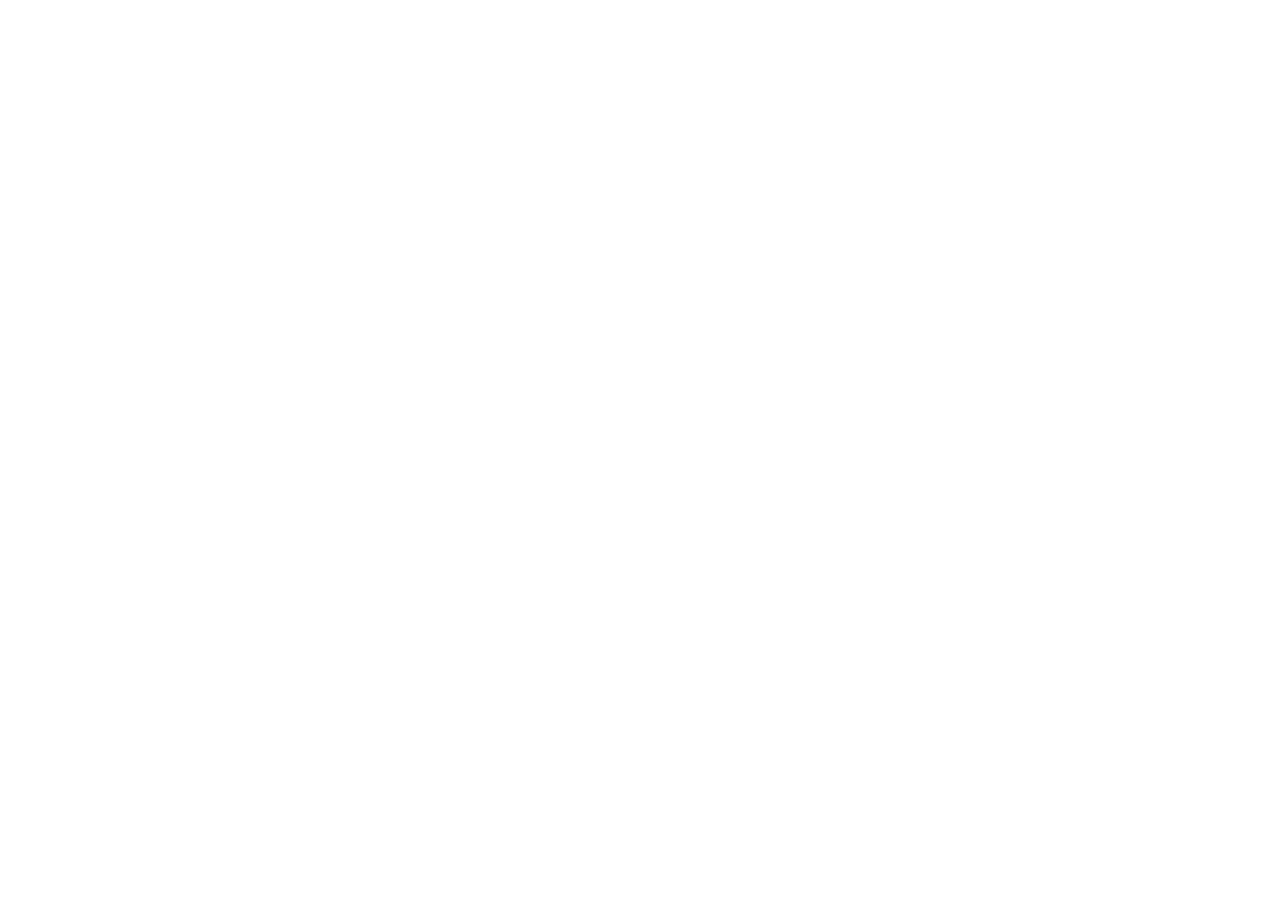
==== index.html @ 4bb763f2 "Create index.html" ====
<!doctype html>
<html lang="en">

<head>
    <title>Title</title>
    <!-- Required meta tags -->
    <meta charset="utf-8">
    <meta name="viewport" content="width=device-width, initial-scale=1, shrink-to-fit=no">

    <!-- Bootstrap CSS -->
    <link rel="stylesheet" href="https://stackpath.bootstrapcdn.com/bootstrap/4.3.1/css/bootstrap.min.css" integrity="sha384-ggOyR0iXCbMQv3Xipma34MD+dH/1fQ784/j6cY/iJTQUOhcWr7x9JvoRxT2MZw1T" crossorigin="anonymous">
</head>

<body>

    <!-- Optional JavaScript -->
    <!-- jQuery first, then Popper.js, then Bootstrap JS -->
    <script src="https://code.jquery.com/jquery-3.3.1.slim.min.js" integrity="sha384-q8i/X+965DzO0rT7abK41JStQIAqVgRVzpbzo5smXKp4YfRvH+8abtTE1Pi6jizo" crossorigin="anonymous"></script>
    <script src="https://cdnjs.cloudflare.com/ajax/libs/popper.js/1.14.7/umd/popper.min.js" integrity="sha384-UO2eT0CpHqdSJQ6hJty5KVphtPhzWj9WO1clHTMGa3JDZwrnQq4sF86dIHNDz0W1" crossorigin="anonymous"></script>
    <script src="https://stackpath.bootstrapcdn.com/bootstrap/4.3.1/js/bootstrap.min.js" integrity="sha384-JjSmVgyd0p3pXB1rRibZUAYoIIy6OrQ6VrjIEaFf/nJGzIxFDsf4x0xIM+B07jRM" crossorigin="anonymous"></script>
</body>

</html>
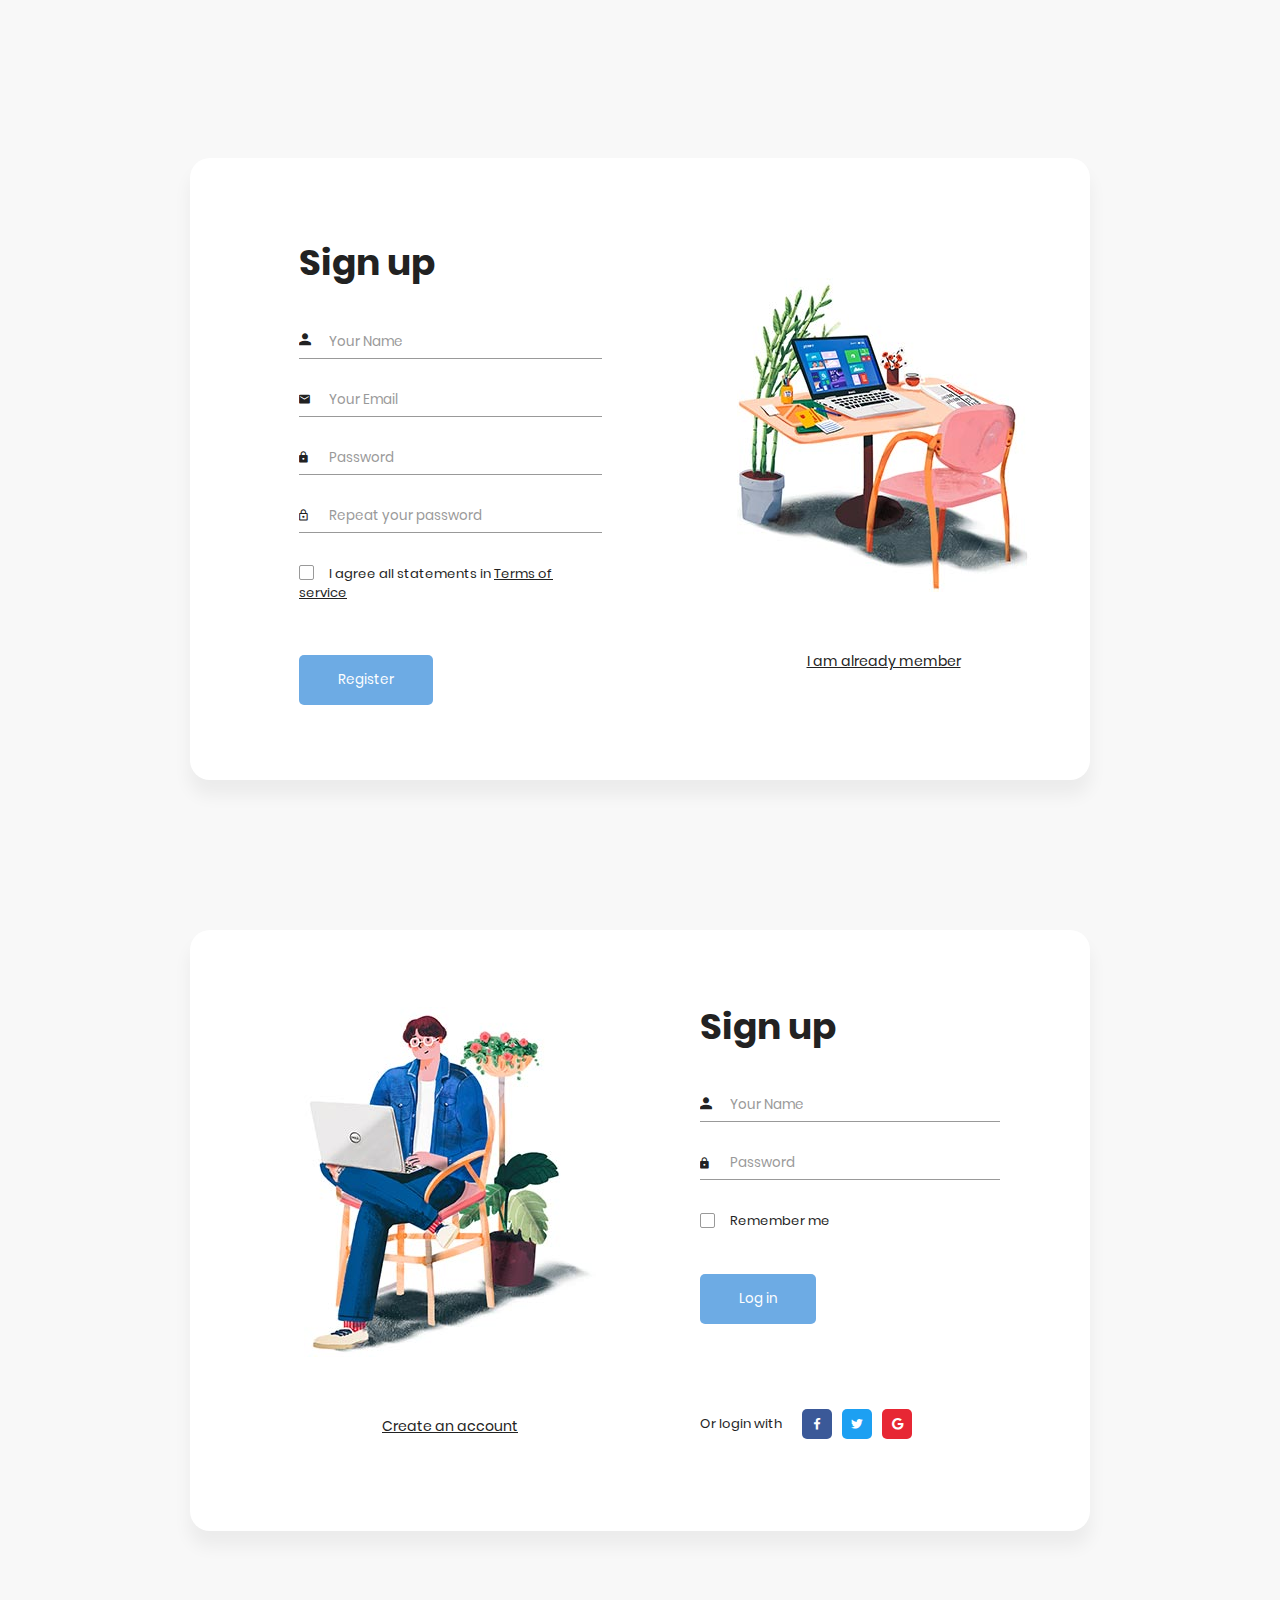
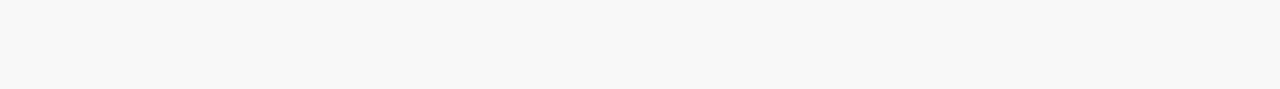
==== commit 3a910899: "template" ====
--- a/index.html
+++ b/index.html
@@ -1,23 +1,106 @@
-<!doctype html>
+<!DOCTYPE html>
 <html lang="en">
+<head>
+    <meta charset="UTF-8">
+    <meta name="viewport" content="width=device-width, initial-scale=1.0">
+    <meta http-equiv="X-UA-Compatible" content="ie=edge">
+    <title>Sign Up Form by Colorlib</title>
 
-<head>
-    <title>Title</title>
-    <!-- Required meta tags -->
-    <meta charset="utf-8">
-    <meta name="viewport" content="width=device-width, initial-scale=1, shrink-to-fit=no">
+    <!-- Font Icon -->
+    <link rel="stylesheet" href="fonts/material-icon/css/material-design-iconic-font.min.css">
 
-    <!-- Bootstrap CSS -->
-    <link rel="stylesheet" href="https://stackpath.bootstrapcdn.com/bootstrap/4.3.1/css/bootstrap.min.css" integrity="sha384-ggOyR0iXCbMQv3Xipma34MD+dH/1fQ784/j6cY/iJTQUOhcWr7x9JvoRxT2MZw1T" crossorigin="anonymous">
+    <!-- Main css -->
+    <link rel="stylesheet" href="css/style.css">
 </head>
-
 <body>
 
-    <!-- Optional JavaScript -->
-    <!-- jQuery first, then Popper.js, then Bootstrap JS -->
-    <script src="https://code.jquery.com/jquery-3.3.1.slim.min.js" integrity="sha384-q8i/X+965DzO0rT7abK41JStQIAqVgRVzpbzo5smXKp4YfRvH+8abtTE1Pi6jizo" crossorigin="anonymous"></script>
-    <script src="https://cdnjs.cloudflare.com/ajax/libs/popper.js/1.14.7/umd/popper.min.js" integrity="sha384-UO2eT0CpHqdSJQ6hJty5KVphtPhzWj9WO1clHTMGa3JDZwrnQq4sF86dIHNDz0W1" crossorigin="anonymous"></script>
-    <script src="https://stackpath.bootstrapcdn.com/bootstrap/4.3.1/js/bootstrap.min.js" integrity="sha384-JjSmVgyd0p3pXB1rRibZUAYoIIy6OrQ6VrjIEaFf/nJGzIxFDsf4x0xIM+B07jRM" crossorigin="anonymous"></script>
-</body>
+    <div class="main">
 
+        <!-- Sign up form -->
+        <section class="signup">
+            <div class="container">
+                <div class="signup-content">
+                    <div class="signup-form">
+                        <h2 class="form-title">Sign up</h2>
+                        <form method="POST" class="register-form" id="register-form">
+                            <div class="form-group">
+                                <label for="name"><i class="zmdi zmdi-account material-icons-name"></i></label>
+                                <input type="text" name="name" id="name" placeholder="Your Name"/>
+                            </div>
+                            <div class="form-group">
+                                <label for="email"><i class="zmdi zmdi-email"></i></label>
+                                <input type="email" name="email" id="email" placeholder="Your Email"/>
+                            </div>
+                            <div class="form-group">
+                                <label for="pass"><i class="zmdi zmdi-lock"></i></label>
+                                <input type="password" name="pass" id="pass" placeholder="Password"/>
+                            </div>
+                            <div class="form-group">
+                                <label for="re-pass"><i class="zmdi zmdi-lock-outline"></i></label>
+                                <input type="password" name="re_pass" id="re_pass" placeholder="Repeat your password"/>
+                            </div>
+                            <div class="form-group">
+                                <input type="checkbox" name="agree-term" id="agree-term" class="agree-term" />
+                                <label for="agree-term" class="label-agree-term"><span><span></span></span>I agree all statements in  <a href="#" class="term-service">Terms of service</a></label>
+                            </div>
+                            <div class="form-group form-button">
+                                <input type="submit" name="signup" id="signup" class="form-submit" value="Register"/>
+                            </div>
+                        </form>
+                    </div>
+                    <div class="signup-image">
+                        <figure><img src="images/signup-image.jpg" alt="sing up image"></figure>
+                        <a href="#" class="signup-image-link">I am already member</a>
+                    </div>
+                </div>
+            </div>
+        </section>
+
+        <!-- Sing in  Form -->
+        <section class="sign-in">
+            <div class="container">
+                <div class="signin-content">
+                    <div class="signin-image">
+                        <figure><img src="images/signin-image.jpg" alt="sing up image"></figure>
+                        <a href="#" class="signup-image-link">Create an account</a>
+                    </div>
+
+                    <div class="signin-form">
+                        <h2 class="form-title">Sign up</h2>
+                        <form method="POST" class="register-form" id="login-form">
+                            <div class="form-group">
+                                <label for="your_name"><i class="zmdi zmdi-account material-icons-name"></i></label>
+                                <input type="text" name="your_name" id="your_name" placeholder="Your Name"/>
+                            </div>
+                            <div class="form-group">
+                                <label for="your_pass"><i class="zmdi zmdi-lock"></i></label>
+                                <input type="password" name="your_pass" id="your_pass" placeholder="Password"/>
+                            </div>
+                            <div class="form-group">
+                                <input type="checkbox" name="remember-me" id="remember-me" class="agree-term" />
+                                <label for="remember-me" class="label-agree-term"><span><span></span></span>Remember me</label>
+                            </div>
+                            <div class="form-group form-button">
+                                <input type="submit" name="signin" id="signin" class="form-submit" value="Log in"/>
+                            </div>
+                        </form>
+                        <div class="social-login">
+                            <span class="social-label">Or login with</span>
+                            <ul class="socials">
+                                <li><a href="#"><i class="display-flex-center zmdi zmdi-facebook"></i></a></li>
+                                <li><a href="#"><i class="display-flex-center zmdi zmdi-twitter"></i></a></li>
+                                <li><a href="#"><i class="display-flex-center zmdi zmdi-google"></i></a></li>
+                            </ul>
+                        </div>
+                    </div>
+                </div>
+            </div>
+        </section>
+
+    </div>
+
+    <!-- JS -->
+    <script src="vendor/jquery/jquery.min.js"></script>
+    <script src="js/main.js"></script>
+</body><!-- This templates was made by Colorlib (https://colorlib.com) -->
 </html>--- a/fonts/material-icon/css/material-design-iconic-font.min.css
+++ b/fonts/material-icon/css/material-design-iconic-font.min.css
@@ -0,0 +1 @@
+@font-face{font-family:Material-Design-Iconic-Font;src:url(../fonts/Material-Design-Iconic-Font.woff2?v=2.2.0) format('woff2'),url(../fonts/Material-Design-Iconic-Font.woff?v=2.2.0) format('woff'),url(../fonts/Material-Design-Iconic-Font.ttf?v=2.2.0) format('truetype')}.zmdi{display:inline-block;font:normal normal normal 14px/1 'Material-Design-Iconic-Font';font-size:inherit;text-rendering:auto;-webkit-font-smoothing:antialiased;-moz-osx-font-smoothing:grayscale}.zmdi-hc-lg{font-size:1.33333333em;line-height:.75em;vertical-align:-15%}.zmdi-hc-2x{font-size:2em}.zmdi-hc-3x{font-size:3em}.zmdi-hc-4x{font-size:4em}.zmdi-hc-5x{font-size:5em}.zmdi-hc-fw{width:1.28571429em;text-align:center}.zmdi-hc-ul{padding-left:0;margin-left:2.14285714em;list-style-type:none}.zmdi-hc-ul>li{position:relative}.zmdi-hc-li{position:absolute;left:-2.14285714em;width:2.14285714em;top:.14285714em;text-align:center}.zmdi-hc-li.zmdi-hc-lg{left:-1.85714286em}.zmdi-hc-border{padding:.1em .25em;border:solid .1em #9e9e9e;border-radius:2px}.zmdi-hc-border-circle{padding:.1em .25em;border:solid .1em #9e9e9e;border-radius:50%}.zmdi.pull-left{float:left;margin-right:.15em}.zmdi.pull-right{float:right;margin-left:.15em}.zmdi-hc-spin{-webkit-animation:zmdi-spin 1.5s infinite linear;animation:zmdi-spin 1.5s infinite linear}.zmdi-hc-spin-reverse{-webkit-animation:zmdi-spin-reverse 1.5s infinite linear;animation:zmdi-spin-reverse 1.5s infinite linear}@-webkit-keyframes zmdi-spin{0%{-webkit-transform:rotate(0deg);transform:rotate(0deg)}100%{-webkit-transform:rotate(359deg);transform:rotate(359deg)}}@keyframes zmdi-spin{0%{-webkit-transform:rotate(0deg);transform:rotate(0deg)}100%{-webkit-transform:rotate(359deg);transform:rotate(359deg)}}@-webkit-keyframes zmdi-spin-reverse{0%{-webkit-transform:rotate(0deg);transform:rotate(0deg)}100%{-webkit-transform:rotate(-359deg);transform:rotate(-359deg)}}@keyframes zmdi-spin-reverse{0%{-webkit-transform:rotate(0deg);transform:rotate(0deg)}100%{-webkit-transform:rotate(-359deg);transform:rotate(-359deg)}}.zmdi-hc-rotate-90{-webkit-transform:rotate(90deg);-ms-transform:rotate(90deg);transform:rotate(90deg)}.zmdi-hc-rotate-180{-webkit-transform:rotate(180deg);-ms-transform:rotate(180deg);transform:rotate(180deg)}.zmdi-hc-rotate-270{-webkit-transform:rotate(270deg);-ms-transform:rotate(270deg);transform:rotate(270deg)}.zmdi-hc-flip-horizontal{-webkit-transform:scale(-1,1);-ms-transform:scale(-1,1);transform:scale(-1,1)}.zmdi-hc-flip-vertical{-webkit-transform:scale(1,-1);-ms-transform:scale(1,-1);transform:scale(1,-1)}.zmdi-hc-stack{position:relative;display:inline-block;width:2em;height:2em;line-height:2em;vertical-align:middle}.zmdi-hc-stack-1x,.zmdi-hc-stack-2x{position:absolute;left:0;width:100%;text-align:center}.zmdi-hc-stack-1x{line-height:inherit}.zmdi-hc-stack-2x{font-size:2em}.zmdi-hc-inverse{color:#fff}.zmdi-3d-rotation:before{content:'\f101'}.zmdi-airplane-off:before{content:'\f102'}.zmdi-airplane:before{content:'\f103'}.zmdi-album:before{content:'\f104'}.zmdi-archive:before{content:'\f105'}.zmdi-assignment-account:before{content:'\f106'}.zmdi-assignment-alert:before{content:'\f107'}.zmdi-assignment-check:before{content:'\f108'}.zmdi-assignment-o:before{content:'\f109'}.zmdi-assignment-return:before{content:'\f10a'}.zmdi-assignment-returned:before{content:'\f10b'}.zmdi-assignment:before{content:'\f10c'}.zmdi-attachment-alt:before{content:'\f10d'}.zmdi-attachment:before{content:'\f10e'}.zmdi-audio:before{content:'\f10f'}.zmdi-badge-check:before{content:'\f110'}.zmdi-balance-wallet:before{content:'\f111'}.zmdi-balance:before{content:'\f112'}.zmdi-battery-alert:before{content:'\f113'}.zmdi-battery-flash:before{content:'\f114'}.zmdi-battery-unknown:before{content:'\f115'}.zmdi-battery:before{content:'\f116'}.zmdi-bike:before{content:'\f117'}.zmdi-block-alt:before{content:'\f118'}.zmdi-block:before{content:'\f119'}.zmdi-boat:before{content:'\f11a'}.zmdi-book-image:before{content:'\f11b'}.zmdi-book:before{content:'\f11c'}.zmdi-bookmark-outline:before{content:'\f11d'}.zmdi-bookmark:before{content:'\f11e'}.zmdi-brush:before{content:'\f11f'}.zmdi-bug:before{content:'\f120'}.zmdi-bus:before{content:'\f121'}.zmdi-cake:before{content:'\f122'}.zmdi-car-taxi:before{content:'\f123'}.zmdi-car-wash:before{content:'\f124'}.zmdi-car:before{content:'\f125'}.zmdi-card-giftcard:before{content:'\f126'}.zmdi-card-membership:before{content:'\f127'}.zmdi-card-travel:before{content:'\f128'}.zmdi-card:before{content:'\f129'}.zmdi-case-check:before{content:'\f12a'}.zmdi-case-download:before{content:'\f12b'}.zmdi-case-play:before{content:'\f12c'}.zmdi-case:before{content:'\f12d'}.zmdi-cast-connected:before{content:'\f12e'}.zmdi-cast:before{content:'\f12f'}.zmdi-chart-donut:before{content:'\f130'}.zmdi-chart:before{content:'\f131'}.zmdi-city-alt:before{content:'\f132'}.zmdi-city:before{content:'\f133'}.zmdi-close-circle-o:before{content:'\f134'}.zmdi-close-circle:before{content:'\f135'}.zmdi-close:before{content:'\f136'}.zmdi-cocktail:before{content:'\f137'}.zmdi-code-setting:before{content:'\f138'}.zmdi-code-smartphone:before{content:'\f139'}.zmdi-code:before{content:'\f13a'}.zmdi-coffee:before{content:'\f13b'}.zmdi-collection-bookmark:before{content:'\f13c'}.zmdi-collection-case-play:before{content:'\f13d'}.zmdi-collection-folder-image:before{content:'\f13e'}.zmdi-collection-image-o:before{content:'\f13f'}.zmdi-collection-image:before{content:'\f140'}.zmdi-collection-item-1:before{content:'\f141'}.zmdi-collection-item-2:before{content:'\f142'}.zmdi-collection-item-3:before{content:'\f143'}.zmdi-collection-item-4:before{content:'\f144'}.zmdi-collection-item-5:before{content:'\f145'}.zmdi-collection-item-6:before{content:'\f146'}.zmdi-collection-item-7:before{content:'\f147'}.zmdi-collection-item-8:before{content:'\f148'}.zmdi-collection-item-9-plus:before{content:'\f149'}.zmdi-collection-item-9:before{content:'\f14a'}.zmdi-collection-item:before{content:'\f14b'}.zmdi-collection-music:before{content:'\f14c'}.zmdi-collection-pdf:before{content:'\f14d'}.zmdi-collection-plus:before{content:'\f14e'}.zmdi-collection-speaker:before{content:'\f14f'}.zmdi-collection-text:before{content:'\f150'}.zmdi-collection-video:before{content:'\f151'}.zmdi-compass:before{content:'\f152'}.zmdi-cutlery:before{content:'\f153'}.zmdi-delete:before{content:'\f154'}.zmdi-dialpad:before{content:'\f155'}.zmdi-dns:before{content:'\f156'}.zmdi-drink:before{content:'\f157'}.zmdi-edit:before{content:'\f158'}.zmdi-email-open:before{content:'\f159'}.zmdi-email:before{content:'\f15a'}.zmdi-eye-off:before{content:'\f15b'}.zmdi-eye:before{content:'\f15c'}.zmdi-eyedropper:before{content:'\f15d'}.zmdi-favorite-outline:before{content:'\f15e'}.zmdi-favorite:before{content:'\f15f'}.zmdi-filter-list:before{content:'\f160'}.zmdi-fire:before{content:'\f161'}.zmdi-flag:before{content:'\f162'}.zmdi-flare:before{content:'\f163'}.zmdi-flash-auto:before{content:'\f164'}.zmdi-flash-off:before{content:'\f165'}.zmdi-flash:before{content:'\f166'}.zmdi-flip:before{content:'\f167'}.zmdi-flower-alt:before{content:'\f168'}.zmdi-flower:before{content:'\f169'}.zmdi-font:before{content:'\f16a'}.zmdi-fullscreen-alt:before{content:'\f16b'}.zmdi-fullscreen-exit:before{content:'\f16c'}.zmdi-fullscreen:before{content:'\f16d'}.zmdi-functions:before{content:'\f16e'}.zmdi-gas-station:before{content:'\f16f'}.zmdi-gesture:before{content:'\f170'}.zmdi-globe-alt:before{content:'\f171'}.zmdi-globe-lock:before{content:'\f172'}.zmdi-globe:before{content:'\f173'}.zmdi-graduation-cap:before{content:'\f174'}.zmdi-home:before{content:'\f175'}.zmdi-hospital-alt:before{content:'\f176'}.zmdi-hospital:before{content:'\f177'}.zmdi-hotel:before{content:'\f178'}.zmdi-hourglass-alt:before{content:'\f179'}.zmdi-hourglass-outline:before{content:'\f17a'}.zmdi-hourglass:before{content:'\f17b'}.zmdi-http:before{content:'\f17c'}.zmdi-image-alt:before{content:'\f17d'}.zmdi-image-o:before{content:'\f17e'}.zmdi-image:before{content:'\f17f'}.zmdi-inbox:before{content:'\f180'}.zmdi-invert-colors-off:before{content:'\f181'}.zmdi-invert-colors:before{content:'\f182'}.zmdi-key:before{content:'\f183'}.zmdi-label-alt-outline:before{content:'\f184'}.zmdi-label-alt:before{content:'\f185'}.zmdi-label-heart:before{content:'\f186'}.zmdi-label:before{content:'\f187'}.zmdi-labels:before{content:'\f188'}.zmdi-lamp:before{content:'\f189'}.zmdi-landscape:before{content:'\f18a'}.zmdi-layers-off:before{content:'\f18b'}.zmdi-layers:before{content:'\f18c'}.zmdi-library:before{content:'\f18d'}.zmdi-link:before{content:'\f18e'}.zmdi-lock-open:before{content:'\f18f'}.zmdi-lock-outline:before{content:'\f190'}.zmdi-lock:before{content:'\f191'}.zmdi-mail-reply-all:before{content:'\f192'}.zmdi-mail-reply:before{content:'\f193'}.zmdi-mail-send:before{content:'\f194'}.zmdi-mall:before{content:'\f195'}.zmdi-map:before{content:'\f196'}.zmdi-menu:before{content:'\f197'}.zmdi-money-box:before{content:'\f198'}.zmdi-money-off:before{content:'\f199'}.zmdi-money:before{content:'\f19a'}.zmdi-more-vert:before{content:'\f19b'}.zmdi-more:before{content:'\f19c'}.zmdi-movie-alt:before{content:'\f19d'}.zmdi-movie:before{content:'\f19e'}.zmdi-nature-people:before{content:'\f19f'}.zmdi-nature:before{content:'\f1a0'}.zmdi-navigation:before{content:'\f1a1'}.zmdi-open-in-browser:before{content:'\f1a2'}.zmdi-open-in-new:before{content:'\f1a3'}.zmdi-palette:before{content:'\f1a4'}.zmdi-parking:before{content:'\f1a5'}.zmdi-pin-account:before{content:'\f1a6'}.zmdi-pin-assistant:before{content:'\f1a7'}.zmdi-pin-drop:before{content:'\f1a8'}.zmdi-pin-help:before{content:'\f1a9'}.zmdi-pin-off:before{content:'\f1aa'}.zmdi-pin:before{content:'\f1ab'}.zmdi-pizza:before{content:'\f1ac'}.zmdi-plaster:before{content:'\f1ad'}.zmdi-power-setting:before{content:'\f1ae'}.zmdi-power:before{content:'\f1af'}.zmdi-print:before{content:'\f1b0'}.zmdi-puzzle-piece:before{content:'\f1b1'}.zmdi-quote:before{content:'\f1b2'}.zmdi-railway:before{content:'\f1b3'}.zmdi-receipt:before{content:'\f1b4'}.zmdi-refresh-alt:before{content:'\f1b5'}.zmdi-refresh-sync-alert:before{content:'\f1b6'}.zmdi-refresh-sync-off:before{content:'\f1b7'}.zmdi-refresh-sync:before{content:'\f1b8'}.zmdi-refresh:before{content:'\f1b9'}.zmdi-roller:before{content:'\f1ba'}.zmdi-ruler:before{content:'\f1bb'}.zmdi-scissors:before{content:'\f1bc'}.zmdi-screen-rotation-lock:before{content:'\f1bd'}.zmdi-screen-rotation:before{content:'\f1be'}.zmdi-search-for:before{content:'\f1bf'}.zmdi-search-in-file:before{content:'\f1c0'}.zmdi-search-in-page:before{content:'\f1c1'}.zmdi-search-replace:before{content:'\f1c2'}.zmdi-search:before{content:'\f1c3'}.zmdi-seat:before{content:'\f1c4'}.zmdi-settings-square:before{content:'\f1c5'}.zmdi-settings:before{content:'\f1c6'}.zmdi-shield-check:before{content:'\f1c7'}.zmdi-shield-security:before{content:'\f1c8'}.zmdi-shopping-basket:before{content:'\f1c9'}.zmdi-shopping-cart-plus:before{content:'\f1ca'}.zmdi-shopping-cart:before{content:'\f1cb'}.zmdi-sign-in:before{content:'\f1cc'}.zmdi-sort-amount-asc:before{content:'\f1cd'}.zmdi-sort-amount-desc:before{content:'\f1ce'}.zmdi-sort-asc:before{content:'\f1cf'}.zmdi-sort-desc:before{content:'\f1d0'}.zmdi-spellcheck:before{content:'\f1d1'}.zmdi-storage:before{content:'\f1d2'}.zmdi-store-24:before{content:'\f1d3'}.zmdi-store:before{content:'\f1d4'}.zmdi-subway:before{content:'\f1d5'}.zmdi-sun:before{content:'\f1d6'}.zmdi-tab-unselected:before{content:'\f1d7'}.zmdi-tab:before{content:'\f1d8'}.zmdi-tag-close:before{content:'\f1d9'}.zmdi-tag-more:before{content:'\f1da'}.zmdi-tag:before{content:'\f1db'}.zmdi-thumb-down:before{content:'\f1dc'}.zmdi-thumb-up-down:before{content:'\f1dd'}.zmdi-thumb-up:before{content:'\f1de'}.zmdi-ticket-star:before{content:'\f1df'}.zmdi-toll:before{content:'\f1e0'}.zmdi-toys:before{content:'\f1e1'}.zmdi-traffic:before{content:'\f1e2'}.zmdi-translate:before{content:'\f1e3'}.zmdi-triangle-down:before{content:'\f1e4'}.zmdi-triangle-up:before{content:'\f1e5'}.zmdi-truck:before{content:'\f1e6'}.zmdi-turning-sign:before{content:'\f1e7'}.zmdi-wallpaper:before{content:'\f1e8'}.zmdi-washing-machine:before{content:'\f1e9'}.zmdi-window-maximize:before{content:'\f1ea'}.zmdi-window-minimize:before{content:'\f1eb'}.zmdi-window-restore:before{content:'\f1ec'}.zmdi-wrench:before{content:'\f1ed'}.zmdi-zoom-in:before{content:'\f1ee'}.zmdi-zoom-out:before{content:'\f1ef'}.zmdi-alert-circle-o:before{content:'\f1f0'}.zmdi-alert-circle:before{content:'\f1f1'}.zmdi-alert-octagon:before{content:'\f1f2'}.zmdi-alert-polygon:before{content:'\f1f3'}.zmdi-alert-triangle:before{content:'\f1f4'}.zmdi-help-outline:before{content:'\f1f5'}.zmdi-help:before{content:'\f1f6'}.zmdi-info-outline:before{content:'\f1f7'}.zmdi-info:before{content:'\f1f8'}.zmdi-notifications-active:before{content:'\f1f9'}.zmdi-notifications-add:before{content:'\f1fa'}.zmdi-notifications-none:before{content:'\f1fb'}.zmdi-notifications-off:before{content:'\f1fc'}.zmdi-notifications-paused:before{content:'\f1fd'}.zmdi-notifications:before{content:'\f1fe'}.zmdi-account-add:before{content:'\f1ff'}.zmdi-account-box-mail:before{content:'\f200'}.zmdi-account-box-o:before{content:'\f201'}.zmdi-account-box-phone:before{content:'\f202'}.zmdi-account-box:before{content:'\f203'}.zmdi-account-calendar:before{content:'\f204'}.zmdi-account-circle:before{content:'\f205'}.zmdi-account-o:before{content:'\f206'}.zmdi-account:before{content:'\f207'}.zmdi-accounts-add:before{content:'\f208'}.zmdi-accounts-alt:before{content:'\f209'}.zmdi-accounts-list-alt:before{content:'\f20a'}.zmdi-accounts-list:before{content:'\f20b'}.zmdi-accounts-outline:before{content:'\f20c'}.zmdi-accounts:before{content:'\f20d'}.zmdi-face:before{content:'\f20e'}.zmdi-female:before{content:'\f20f'}.zmdi-male-alt:before{content:'\f210'}.zmdi-male-female:before{content:'\f211'}.zmdi-male:before{content:'\f212'}.zmdi-mood-bad:before{content:'\f213'}.zmdi-mood:before{content:'\f214'}.zmdi-run:before{content:'\f215'}.zmdi-walk:before{content:'\f216'}.zmdi-cloud-box:before{content:'\f217'}.zmdi-cloud-circle:before{content:'\f218'}.zmdi-cloud-done:before{content:'\f219'}.zmdi-cloud-download:before{content:'\f21a'}.zmdi-cloud-off:before{content:'\f21b'}.zmdi-cloud-outline-alt:before{content:'\f21c'}.zmdi-cloud-outline:before{content:'\f21d'}.zmdi-cloud-upload:before{content:'\f21e'}.zmdi-cloud:before{content:'\f21f'}.zmdi-download:before{content:'\f220'}.zmdi-file-plus:before{content:'\f221'}.zmdi-file-text:before{content:'\f222'}.zmdi-file:before{content:'\f223'}.zmdi-folder-outline:before{content:'\f224'}.zmdi-folder-person:before{content:'\f225'}.zmdi-folder-star-alt:before{content:'\f226'}.zmdi-folder-star:before{content:'\f227'}.zmdi-folder:before{content:'\f228'}.zmdi-gif:before{content:'\f229'}.zmdi-upload:before{content:'\f22a'}.zmdi-border-all:before{content:'\f22b'}.zmdi-border-bottom:before{content:'\f22c'}.zmdi-border-clear:before{content:'\f22d'}.zmdi-border-color:before{content:'\f22e'}.zmdi-border-horizontal:before{content:'\f22f'}.zmdi-border-inner:before{content:'\f230'}.zmdi-border-left:before{content:'\f231'}.zmdi-border-outer:before{content:'\f232'}.zmdi-border-right:before{content:'\f233'}.zmdi-border-style:before{content:'\f234'}.zmdi-border-top:before{content:'\f235'}.zmdi-border-vertical:before{content:'\f236'}.zmdi-copy:before{content:'\f237'}.zmdi-crop:before{content:'\f238'}.zmdi-format-align-center:before{content:'\f239'}.zmdi-format-align-justify:before{content:'\f23a'}.zmdi-format-align-left:before{content:'\f23b'}.zmdi-format-align-right:before{content:'\f23c'}.zmdi-format-bold:before{content:'\f23d'}.zmdi-format-clear-all:before{content:'\f23e'}.zmdi-format-clear:before{content:'\f23f'}.zmdi-format-color-fill:before{content:'\f240'}.zmdi-format-color-reset:before{content:'\f241'}.zmdi-format-color-text:before{content:'\f242'}.zmdi-format-indent-decrease:before{content:'\f243'}.zmdi-format-indent-increase:before{content:'\f244'}.zmdi-format-italic:before{content:'\f245'}.zmdi-format-line-spacing:before{content:'\f246'}.zmdi-format-list-bulleted:before{content:'\f247'}.zmdi-format-list-numbered:before{content:'\f248'}.zmdi-format-ltr:before{content:'\f249'}.zmdi-format-rtl:before{content:'\f24a'}.zmdi-format-size:before{content:'\f24b'}.zmdi-format-strikethrough-s:before{content:'\f24c'}.zmdi-format-strikethrough:before{content:'\f24d'}.zmdi-format-subject:before{content:'\f24e'}.zmdi-format-underlined:before{content:'\f24f'}.zmdi-format-valign-bottom:before{content:'\f250'}.zmdi-format-valign-center:before{content:'\f251'}.zmdi-format-valign-top:before{content:'\f252'}.zmdi-redo:before{content:'\f253'}.zmdi-select-all:before{content:'\f254'}.zmdi-space-bar:before{content:'\f255'}.zmdi-text-format:before{content:'\f256'}.zmdi-transform:before{content:'\f257'}.zmdi-undo:before{content:'\f258'}.zmdi-wrap-text:before{content:'\f259'}.zmdi-comment-alert:before{content:'\f25a'}.zmdi-comment-alt-text:before{content:'\f25b'}.zmdi-comment-alt:before{content:'\f25c'}.zmdi-comment-edit:before{content:'\f25d'}.zmdi-comment-image:before{content:'\f25e'}.zmdi-comment-list:before{content:'\f25f'}.zmdi-comment-more:before{content:'\f260'}.zmdi-comment-outline:before{content:'\f261'}.zmdi-comment-text-alt:before{content:'\f262'}.zmdi-comment-text:before{content:'\f263'}.zmdi-comment-video:before{content:'\f264'}.zmdi-comment:before{content:'\f265'}.zmdi-comments:before{content:'\f266'}.zmdi-check-all:before{content:'\f267'}.zmdi-check-circle-u:before{content:'\f268'}.zmdi-check-circle:before{content:'\f269'}.zmdi-check-square:before{content:'\f26a'}.zmdi-check:before{content:'\f26b'}.zmdi-circle-o:before{content:'\f26c'}.zmdi-circle:before{content:'\f26d'}.zmdi-dot-circle-alt:before{content:'\f26e'}.zmdi-dot-circle:before{content:'\f26f'}.zmdi-minus-circle-outline:before{content:'\f270'}.zmdi-minus-circle:before{content:'\f271'}.zmdi-minus-square:before{content:'\f272'}.zmdi-minus:before{content:'\f273'}.zmdi-plus-circle-o-duplicate:before{content:'\f274'}.zmdi-plus-circle-o:before{content:'\f275'}.zmdi-plus-circle:before{content:'\f276'}.zmdi-plus-square:before{content:'\f277'}.zmdi-plus:before{content:'\f278'}.zmdi-square-o:before{content:'\f279'}.zmdi-star-circle:before{content:'\f27a'}.zmdi-star-half:before{content:'\f27b'}.zmdi-star-outline:before{content:'\f27c'}.zmdi-star:before{content:'\f27d'}.zmdi-bluetooth-connected:before{content:'\f27e'}.zmdi-bluetooth-off:before{content:'\f27f'}.zmdi-bluetooth-search:before{content:'\f280'}.zmdi-bluetooth-setting:before{content:'\f281'}.zmdi-bluetooth:before{content:'\f282'}.zmdi-camera-add:before{content:'\f283'}.zmdi-camera-alt:before{content:'\f284'}.zmdi-camera-bw:before{content:'\f285'}.zmdi-camera-front:before{content:'\f286'}.zmdi-camera-mic:before{content:'\f287'}.zmdi-camera-party-mode:before{content:'\f288'}.zmdi-camera-rear:before{content:'\f289'}.zmdi-camera-roll:before{content:'\f28a'}.zmdi-camera-switch:before{content:'\f28b'}.zmdi-camera:before{content:'\f28c'}.zmdi-card-alert:before{content:'\f28d'}.zmdi-card-off:before{content:'\f28e'}.zmdi-card-sd:before{content:'\f28f'}.zmdi-card-sim:before{content:'\f290'}.zmdi-desktop-mac:before{content:'\f291'}.zmdi-desktop-windows:before{content:'\f292'}.zmdi-device-hub:before{content:'\f293'}.zmdi-devices-off:before{content:'\f294'}.zmdi-devices:before{content:'\f295'}.zmdi-dock:before{content:'\f296'}.zmdi-floppy:before{content:'\f297'}.zmdi-gamepad:before{content:'\f298'}.zmdi-gps-dot:before{content:'\f299'}.zmdi-gps-off:before{content:'\f29a'}.zmdi-gps:before{content:'\f29b'}.zmdi-headset-mic:before{content:'\f29c'}.zmdi-headset:before{content:'\f29d'}.zmdi-input-antenna:before{content:'\f29e'}.zmdi-input-composite:before{content:'\f29f'}.zmdi-input-hdmi:before{content:'\f2a0'}.zmdi-input-power:before{content:'\f2a1'}.zmdi-input-svideo:before{content:'\f2a2'}.zmdi-keyboard-hide:before{content:'\f2a3'}.zmdi-keyboard:before{content:'\f2a4'}.zmdi-laptop-chromebook:before{content:'\f2a5'}.zmdi-laptop-mac:before{content:'\f2a6'}.zmdi-laptop:before{content:'\f2a7'}.zmdi-mic-off:before{content:'\f2a8'}.zmdi-mic-outline:before{content:'\f2a9'}.zmdi-mic-setting:before{content:'\f2aa'}.zmdi-mic:before{content:'\f2ab'}.zmdi-mouse:before{content:'\f2ac'}.zmdi-network-alert:before{content:'\f2ad'}.zmdi-network-locked:before{content:'\f2ae'}.zmdi-network-off:before{content:'\f2af'}.zmdi-network-outline:before{content:'\f2b0'}.zmdi-network-setting:before{content:'\f2b1'}.zmdi-network:before{content:'\f2b2'}.zmdi-phone-bluetooth:before{content:'\f2b3'}.zmdi-phone-end:before{content:'\f2b4'}.zmdi-phone-forwarded:before{content:'\f2b5'}.zmdi-phone-in-talk:before{content:'\f2b6'}.zmdi-phone-locked:before{content:'\f2b7'}.zmdi-phone-missed:before{content:'\f2b8'}.zmdi-phone-msg:before{content:'\f2b9'}.zmdi-phone-paused:before{content:'\f2ba'}.zmdi-phone-ring:before{content:'\f2bb'}.zmdi-phone-setting:before{content:'\f2bc'}.zmdi-phone-sip:before{content:'\f2bd'}.zmdi-phone:before{content:'\f2be'}.zmdi-portable-wifi-changes:before{content:'\f2bf'}.zmdi-portable-wifi-off:before{content:'\f2c0'}.zmdi-portable-wifi:before{content:'\f2c1'}.zmdi-radio:before{content:'\f2c2'}.zmdi-reader:before{content:'\f2c3'}.zmdi-remote-control-alt:before{content:'\f2c4'}.zmdi-remote-control:before{content:'\f2c5'}.zmdi-router:before{content:'\f2c6'}.zmdi-scanner:before{content:'\f2c7'}.zmdi-smartphone-android:before{content:'\f2c8'}.zmdi-smartphone-download:before{content:'\f2c9'}.zmdi-smartphone-erase:before{content:'\f2ca'}.zmdi-smartphone-info:before{content:'\f2cb'}.zmdi-smartphone-iphone:before{content:'\f2cc'}.zmdi-smartphone-landscape-lock:before{content:'\f2cd'}.zmdi-smartphone-landscape:before{content:'\f2ce'}.zmdi-smartphone-lock:before{content:'\f2cf'}.zmdi-smartphone-portrait-lock:before{content:'\f2d0'}.zmdi-smartphone-ring:before{content:'\f2d1'}.zmdi-smartphone-setting:before{content:'\f2d2'}.zmdi-smartphone-setup:before{content:'\f2d3'}.zmdi-smartphone:before{content:'\f2d4'}.zmdi-speaker:before{content:'\f2d5'}.zmdi-tablet-android:before{content:'\f2d6'}.zmdi-tablet-mac:before{content:'\f2d7'}.zmdi-tablet:before{content:'\f2d8'}.zmdi-tv-alt-play:before{content:'\f2d9'}.zmdi-tv-list:before{content:'\f2da'}.zmdi-tv-play:before{content:'\f2db'}.zmdi-tv:before{content:'\f2dc'}.zmdi-usb:before{content:'\f2dd'}.zmdi-videocam-off:before{content:'\f2de'}.zmdi-videocam-switch:before{content:'\f2df'}.zmdi-videocam:before{content:'\f2e0'}.zmdi-watch:before{content:'\f2e1'}.zmdi-wifi-alt-2:before{content:'\f2e2'}.zmdi-wifi-alt:before{content:'\f2e3'}.zmdi-wifi-info:before{content:'\f2e4'}.zmdi-wifi-lock:before{content:'\f2e5'}.zmdi-wifi-off:before{content:'\f2e6'}.zmdi-wifi-outline:before{content:'\f2e7'}.zmdi-wifi:before{content:'\f2e8'}.zmdi-arrow-left-bottom:before{content:'\f2e9'}.zmdi-arrow-left:before{content:'\f2ea'}.zmdi-arrow-merge:before{content:'\f2eb'}.zmdi-arrow-missed:before{content:'\f2ec'}.zmdi-arrow-right-top:before{content:'\f2ed'}.zmdi-arrow-right:before{content:'\f2ee'}.zmdi-arrow-split:before{content:'\f2ef'}.zmdi-arrows:before{content:'\f2f0'}.zmdi-caret-down-circle:before{content:'\f2f1'}.zmdi-caret-down:before{content:'\f2f2'}.zmdi-caret-left-circle:before{content:'\f2f3'}.zmdi-caret-left:before{content:'\f2f4'}.zmdi-caret-right-circle:before{content:'\f2f5'}.zmdi-caret-right:before{content:'\f2f6'}.zmdi-caret-up-circle:before{content:'\f2f7'}.zmdi-caret-up:before{content:'\f2f8'}.zmdi-chevron-down:before{content:'\f2f9'}.zmdi-chevron-left:before{content:'\f2fa'}.zmdi-chevron-right:before{content:'\f2fb'}.zmdi-chevron-up:before{content:'\f2fc'}.zmdi-forward:before{content:'\f2fd'}.zmdi-long-arrow-down:before{content:'\f2fe'}.zmdi-long-arrow-left:before{content:'\f2ff'}.zmdi-long-arrow-return:before{content:'\f300'}.zmdi-long-arrow-right:before{content:'\f301'}.zmdi-long-arrow-tab:before{content:'\f302'}.zmdi-long-arrow-up:before{content:'\f303'}.zmdi-rotate-ccw:before{content:'\f304'}.zmdi-rotate-cw:before{content:'\f305'}.zmdi-rotate-left:before{content:'\f306'}.zmdi-rotate-right:before{content:'\f307'}.zmdi-square-down:before{content:'\f308'}.zmdi-square-right:before{content:'\f309'}.zmdi-swap-alt:before{content:'\f30a'}.zmdi-swap-vertical-circle:before{content:'\f30b'}.zmdi-swap-vertical:before{content:'\f30c'}.zmdi-swap:before{content:'\f30d'}.zmdi-trending-down:before{content:'\f30e'}.zmdi-trending-flat:before{content:'\f30f'}.zmdi-trending-up:before{content:'\f310'}.zmdi-unfold-less:before{content:'\f311'}.zmdi-unfold-more:before{content:'\f312'}.zmdi-apps:before{content:'\f313'}.zmdi-grid-off:before{content:'\f314'}.zmdi-grid:before{content:'\f315'}.zmdi-view-agenda:before{content:'\f316'}.zmdi-view-array:before{content:'\f317'}.zmdi-view-carousel:before{content:'\f318'}.zmdi-view-column:before{content:'\f319'}.zmdi-view-comfy:before{content:'\f31a'}.zmdi-view-compact:before{content:'\f31b'}.zmdi-view-dashboard:before{content:'\f31c'}.zmdi-view-day:before{content:'\f31d'}.zmdi-view-headline:before{content:'\f31e'}.zmdi-view-list-alt:before{content:'\f31f'}.zmdi-view-list:before{content:'\f320'}.zmdi-view-module:before{content:'\f321'}.zmdi-view-quilt:before{content:'\f322'}.zmdi-view-stream:before{content:'\f323'}.zmdi-view-subtitles:before{content:'\f324'}.zmdi-view-toc:before{content:'\f325'}.zmdi-view-web:before{content:'\f326'}.zmdi-view-week:before{content:'\f327'}.zmdi-widgets:before{content:'\f328'}.zmdi-alarm-check:before{content:'\f329'}.zmdi-alarm-off:before{content:'\f32a'}.zmdi-alarm-plus:before{content:'\f32b'}.zmdi-alarm-snooze:before{content:'\f32c'}.zmdi-alarm:before{content:'\f32d'}.zmdi-calendar-alt:before{content:'\f32e'}.zmdi-calendar-check:before{content:'\f32f'}.zmdi-calendar-close:before{content:'\f330'}.zmdi-calendar-note:before{content:'\f331'}.zmdi-calendar:before{content:'\f332'}.zmdi-time-countdown:before{content:'\f333'}.zmdi-time-interval:before{content:'\f334'}.zmdi-time-restore-setting:before{content:'\f335'}.zmdi-time-restore:before{content:'\f336'}.zmdi-time:before{content:'\f337'}.zmdi-timer-off:before{content:'\f338'}.zmdi-timer:before{content:'\f339'}.zmdi-android-alt:before{content:'\f33a'}.zmdi-android:before{content:'\f33b'}.zmdi-apple:before{content:'\f33c'}.zmdi-behance:before{content:'\f33d'}.zmdi-codepen:before{content:'\f33e'}.zmdi-dribbble:before{content:'\f33f'}.zmdi-dropbox:before{content:'\f340'}.zmdi-evernote:before{content:'\f341'}.zmdi-facebook-box:before{content:'\f342'}.zmdi-facebook:before{content:'\f343'}.zmdi-github-box:before{content:'\f344'}.zmdi-github:before{content:'\f345'}.zmdi-google-drive:before{content:'\f346'}.zmdi-google-earth:before{content:'\f347'}.zmdi-google-glass:before{content:'\f348'}.zmdi-google-maps:before{content:'\f349'}.zmdi-google-pages:before{content:'\f34a'}.zmdi-google-play:before{content:'\f34b'}.zmdi-google-plus-box:before{content:'\f34c'}.zmdi-google-plus:before{content:'\f34d'}.zmdi-google:before{content:'\f34e'}.zmdi-instagram:before{content:'\f34f'}.zmdi-language-css3:before{content:'\f350'}.zmdi-language-html5:before{content:'\f351'}.zmdi-language-javascript:before{content:'\f352'}.zmdi-language-python-alt:before{content:'\f353'}.zmdi-language-python:before{content:'\f354'}.zmdi-lastfm:before{content:'\f355'}.zmdi-linkedin-box:before{content:'\f356'}.zmdi-paypal:before{content:'\f357'}.zmdi-pinterest-box:before{content:'\f358'}.zmdi-pocket:before{content:'\f359'}.zmdi-polymer:before{content:'\f35a'}.zmdi-share:before{content:'\f35b'}.zmdi-stackoverflow:before{content:'\f35c'}.zmdi-steam-square:before{content:'\f35d'}.zmdi-steam:before{content:'\f35e'}.zmdi-twitter-box:before{content:'\f35f'}.zmdi-twitter:before{content:'\f360'}.zmdi-vk:before{content:'\f361'}.zmdi-wikipedia:before{content:'\f362'}.zmdi-windows:before{content:'\f363'}.zmdi-aspect-ratio-alt:before{content:'\f364'}.zmdi-aspect-ratio:before{content:'\f365'}.zmdi-blur-circular:before{content:'\f366'}.zmdi-blur-linear:before{content:'\f367'}.zmdi-blur-off:before{content:'\f368'}.zmdi-blur:before{content:'\f369'}.zmdi-brightness-2:before{content:'\f36a'}.zmdi-brightness-3:before{content:'\f36b'}.zmdi-brightness-4:before{content:'\f36c'}.zmdi-brightness-5:before{content:'\f36d'}.zmdi-brightness-6:before{content:'\f36e'}.zmdi-brightness-7:before{content:'\f36f'}.zmdi-brightness-auto:before{content:'\f370'}.zmdi-brightness-setting:before{content:'\f371'}.zmdi-broken-image:before{content:'\f372'}.zmdi-center-focus-strong:before{content:'\f373'}.zmdi-center-focus-weak:before{content:'\f374'}.zmdi-compare:before{content:'\f375'}.zmdi-crop-16-9:before{content:'\f376'}.zmdi-crop-3-2:before{content:'\f377'}.zmdi-crop-5-4:before{content:'\f378'}.zmdi-crop-7-5:before{content:'\f379'}.zmdi-crop-din:before{content:'\f37a'}.zmdi-crop-free:before{content:'\f37b'}.zmdi-crop-landscape:before{content:'\f37c'}.zmdi-crop-portrait:before{content:'\f37d'}.zmdi-crop-square:before{content:'\f37e'}.zmdi-exposure-alt:before{content:'\f37f'}.zmdi-exposure:before{content:'\f380'}.zmdi-filter-b-and-w:before{content:'\f381'}.zmdi-filter-center-focus:before{content:'\f382'}.zmdi-filter-frames:before{content:'\f383'}.zmdi-filter-tilt-shift:before{content:'\f384'}.zmdi-gradient:before{content:'\f385'}.zmdi-grain:before{content:'\f386'}.zmdi-graphic-eq:before{content:'\f387'}.zmdi-hdr-off:before{content:'\f388'}.zmdi-hdr-strong:before{content:'\f389'}.zmdi-hdr-weak:before{content:'\f38a'}.zmdi-hdr:before{content:'\f38b'}.zmdi-iridescent:before{content:'\f38c'}.zmdi-leak-off:before{content:'\f38d'}.zmdi-leak:before{content:'\f38e'}.zmdi-looks:before{content:'\f38f'}.zmdi-loupe:before{content:'\f390'}.zmdi-panorama-horizontal:before{content:'\f391'}.zmdi-panorama-vertical:before{content:'\f392'}.zmdi-panorama-wide-angle:before{content:'\f393'}.zmdi-photo-size-select-large:before{content:'\f394'}.zmdi-photo-size-select-small:before{content:'\f395'}.zmdi-picture-in-picture:before{content:'\f396'}.zmdi-slideshow:before{content:'\f397'}.zmdi-texture:before{content:'\f398'}.zmdi-tonality:before{content:'\f399'}.zmdi-vignette:before{content:'\f39a'}.zmdi-wb-auto:before{content:'\f39b'}.zmdi-eject-alt:before{content:'\f39c'}.zmdi-eject:before{content:'\f39d'}.zmdi-equalizer:before{content:'\f39e'}.zmdi-fast-forward:before{content:'\f39f'}.zmdi-fast-rewind:before{content:'\f3a0'}.zmdi-forward-10:before{content:'\f3a1'}.zmdi-forward-30:before{content:'\f3a2'}.zmdi-forward-5:before{content:'\f3a3'}.zmdi-hearing:before{content:'\f3a4'}.zmdi-pause-circle-outline:before{content:'\f3a5'}.zmdi-pause-circle:before{content:'\f3a6'}.zmdi-pause:before{content:'\f3a7'}.zmdi-play-circle-outline:before{content:'\f3a8'}.zmdi-play-circle:before{content:'\f3a9'}.zmdi-play:before{content:'\f3aa'}.zmdi-playlist-audio:before{content:'\f3ab'}.zmdi-playlist-plus:before{content:'\f3ac'}.zmdi-repeat-one:before{content:'\f3ad'}.zmdi-repeat:before{content:'\f3ae'}.zmdi-replay-10:before{content:'\f3af'}.zmdi-replay-30:before{content:'\f3b0'}.zmdi-replay-5:before{content:'\f3b1'}.zmdi-replay:before{content:'\f3b2'}.zmdi-shuffle:before{content:'\f3b3'}.zmdi-skip-next:before{content:'\f3b4'}.zmdi-skip-previous:before{content:'\f3b5'}.zmdi-stop:before{content:'\f3b6'}.zmdi-surround-sound:before{content:'\f3b7'}.zmdi-tune:before{content:'\f3b8'}.zmdi-volume-down:before{content:'\f3b9'}.zmdi-volume-mute:before{content:'\f3ba'}.zmdi-volume-off:before{content:'\f3bb'}.zmdi-volume-up:before{content:'\f3bc'}.zmdi-n-1-square:before{content:'\f3bd'}.zmdi-n-2-square:before{content:'\f3be'}.zmdi-n-3-square:before{content:'\f3bf'}.zmdi-n-4-square:before{content:'\f3c0'}.zmdi-n-5-square:before{content:'\f3c1'}.zmdi-n-6-square:before{content:'\f3c2'}.zmdi-neg-1:before{content:'\f3c3'}.zmdi-neg-2:before{content:'\f3c4'}.zmdi-plus-1:before{content:'\f3c5'}.zmdi-plus-2:before{content:'\f3c6'}.zmdi-sec-10:before{content:'\f3c7'}.zmdi-sec-3:before{content:'\f3c8'}.zmdi-zero:before{content:'\f3c9'}.zmdi-airline-seat-flat-angled:before{content:'\f3ca'}.zmdi-airline-seat-flat:before{content:'\f3cb'}.zmdi-airline-seat-individual-suite:before{content:'\f3cc'}.zmdi-airline-seat-legroom-extra:before{content:'\f3cd'}.zmdi-airline-seat-legroom-normal:before{content:'\f3ce'}.zmdi-airline-seat-legroom-reduced:before{content:'\f3cf'}.zmdi-airline-seat-recline-extra:before{content:'\f3d0'}.zmdi-airline-seat-recline-normal:before{content:'\f3d1'}.zmdi-airplay:before{content:'\f3d2'}.zmdi-closed-caption:before{content:'\f3d3'}.zmdi-confirmation-number:before{content:'\f3d4'}.zmdi-developer-board:before{content:'\f3d5'}.zmdi-disc-full:before{content:'\f3d6'}.zmdi-explicit:before{content:'\f3d7'}.zmdi-flight-land:before{content:'\f3d8'}.zmdi-flight-takeoff:before{content:'\f3d9'}.zmdi-flip-to-back:before{content:'\f3da'}.zmdi-flip-to-front:before{content:'\f3db'}.zmdi-group-work:before{content:'\f3dc'}.zmdi-hd:before{content:'\f3dd'}.zmdi-hq:before{content:'\f3de'}.zmdi-markunread-mailbox:before{content:'\f3df'}.zmdi-memory:before{content:'\f3e0'}.zmdi-nfc:before{content:'\f3e1'}.zmdi-play-for-work:before{content:'\f3e2'}.zmdi-power-input:before{content:'\f3e3'}.zmdi-present-to-all:before{content:'\f3e4'}.zmdi-satellite:before{content:'\f3e5'}.zmdi-tap-and-play:before{content:'\f3e6'}.zmdi-vibration:before{content:'\f3e7'}.zmdi-voicemail:before{content:'\f3e8'}.zmdi-group:before{content:'\f3e9'}.zmdi-rss:before{content:'\f3ea'}.zmdi-shape:before{content:'\f3eb'}.zmdi-spinner:before{content:'\f3ec'}.zmdi-ungroup:before{content:'\f3ed'}.zmdi-500px:before{content:'\f3ee'}.zmdi-8tracks:before{content:'\f3ef'}.zmdi-amazon:before{content:'\f3f0'}.zmdi-blogger:before{content:'\f3f1'}.zmdi-delicious:before{content:'\f3f2'}.zmdi-disqus:before{content:'\f3f3'}.zmdi-flattr:before{content:'\f3f4'}.zmdi-flickr:before{content:'\f3f5'}.zmdi-github-alt:before{content:'\f3f6'}.zmdi-google-old:before{content:'\f3f7'}.zmdi-linkedin:before{content:'\f3f8'}.zmdi-odnoklassniki:before{content:'\f3f9'}.zmdi-outlook:before{content:'\f3fa'}.zmdi-paypal-alt:before{content:'\f3fb'}.zmdi-pinterest:before{content:'\f3fc'}.zmdi-playstation:before{content:'\f3fd'}.zmdi-reddit:before{content:'\f3fe'}.zmdi-skype:before{content:'\f3ff'}.zmdi-slideshare:before{content:'\f400'}.zmdi-soundcloud:before{content:'\f401'}.zmdi-tumblr:before{content:'\f402'}.zmdi-twitch:before{content:'\f403'}.zmdi-vimeo:before{content:'\f404'}.zmdi-whatsapp:before{content:'\f405'}.zmdi-xbox:before{content:'\f406'}.zmdi-yahoo:before{content:'\f407'}.zmdi-youtube-play:before{content:'\f408'}.zmdi-youtube:before{content:'\f409'}.zmdi-3d-rotation:before{content:'\f101'}.zmdi-airplane-off:before{content:'\f102'}.zmdi-airplane:before{content:'\f103'}.zmdi-album:before{content:'\f104'}.zmdi-archive:before{content:'\f105'}.zmdi-assignment-account:before{content:'\f106'}.zmdi-assignment-alert:before{content:'\f107'}.zmdi-assignment-check:before{content:'\f108'}.zmdi-assignment-o:before{content:'\f109'}.zmdi-assignment-return:before{content:'\f10a'}.zmdi-assignment-returned:before{content:'\f10b'}.zmdi-assignment:before{content:'\f10c'}.zmdi-attachment-alt:before{content:'\f10d'}.zmdi-attachment:before{content:'\f10e'}.zmdi-audio:before{content:'\f10f'}.zmdi-badge-check:before{content:'\f110'}.zmdi-balance-wallet:before{content:'\f111'}.zmdi-balance:before{content:'\f112'}.zmdi-battery-alert:before{content:'\f113'}.zmdi-battery-flash:before{content:'\f114'}.zmdi-battery-unknown:before{content:'\f115'}.zmdi-battery:before{content:'\f116'}.zmdi-bike:before{content:'\f117'}.zmdi-block-alt:before{content:'\f118'}.zmdi-block:before{content:'\f119'}.zmdi-boat:before{content:'\f11a'}.zmdi-book-image:before{content:'\f11b'}.zmdi-book:before{content:'\f11c'}.zmdi-bookmark-outline:before{content:'\f11d'}.zmdi-bookmark:before{content:'\f11e'}.zmdi-brush:before{content:'\f11f'}.zmdi-bug:before{content:'\f120'}.zmdi-bus:before{content:'\f121'}.zmdi-cake:before{content:'\f122'}.zmdi-car-taxi:before{content:'\f123'}.zmdi-car-wash:before{content:'\f124'}.zmdi-car:before{content:'\f125'}.zmdi-card-giftcard:before{content:'\f126'}.zmdi-card-membership:before{content:'\f127'}.zmdi-card-travel:before{content:'\f128'}.zmdi-card:before{content:'\f129'}.zmdi-case-check:before{content:'\f12a'}.zmdi-case-download:before{content:'\f12b'}.zmdi-case-play:before{content:'\f12c'}.zmdi-case:before{content:'\f12d'}.zmdi-cast-connected:before{content:'\f12e'}.zmdi-cast:before{content:'\f12f'}.zmdi-chart-donut:before{content:'\f130'}.zmdi-chart:before{content:'\f131'}.zmdi-city-alt:before{content:'\f132'}.zmdi-city:before{content:'\f133'}.zmdi-close-circle-o:before{content:'\f134'}.zmdi-close-circle:before{content:'\f135'}.zmdi-close:before{content:'\f136'}.zmdi-cocktail:before{content:'\f137'}.zmdi-code-setting:before{content:'\f138'}.zmdi-code-smartphone:before{content:'\f139'}.zmdi-code:before{content:'\f13a'}.zmdi-coffee:before{content:'\f13b'}.zmdi-collection-bookmark:before{content:'\f13c'}.zmdi-collection-case-play:before{content:'\f13d'}.zmdi-collection-folder-image:before{content:'\f13e'}.zmdi-collection-image-o:before{content:'\f13f'}.zmdi-collection-image:before{content:'\f140'}.zmdi-collection-item-1:before{content:'\f141'}.zmdi-collection-item-2:before{content:'\f142'}.zmdi-collection-item-3:before{content:'\f143'}.zmdi-collection-item-4:before{content:'\f144'}.zmdi-collection-item-5:before{content:'\f145'}.zmdi-collection-item-6:before{content:'\f146'}.zmdi-collection-item-7:before{content:'\f147'}.zmdi-collection-item-8:before{content:'\f148'}.zmdi-collection-item-9-plus:before{content:'\f149'}.zmdi-collection-item-9:before{content:'\f14a'}.zmdi-collection-item:before{content:'\f14b'}.zmdi-collection-music:before{content:'\f14c'}.zmdi-collection-pdf:before{content:'\f14d'}.zmdi-collection-plus:before{content:'\f14e'}.zmdi-collection-speaker:before{content:'\f14f'}.zmdi-collection-text:before{content:'\f150'}.zmdi-collection-video:before{content:'\f151'}.zmdi-compass:before{content:'\f152'}.zmdi-cutlery:before{content:'\f153'}.zmdi-delete:before{content:'\f154'}.zmdi-dialpad:before{content:'\f155'}.zmdi-dns:before{content:'\f156'}.zmdi-drink:before{content:'\f157'}.zmdi-edit:before{content:'\f158'}.zmdi-email-open:before{content:'\f159'}.zmdi-email:before{content:'\f15a'}.zmdi-eye-off:before{content:'\f15b'}.zmdi-eye:before{content:'\f15c'}.zmdi-eyedropper:before{content:'\f15d'}.zmdi-favorite-outline:before{content:'\f15e'}.zmdi-favorite:before{content:'\f15f'}.zmdi-filter-list:before{content:'\f160'}.zmdi-fire:before{content:'\f161'}.zmdi-flag:before{content:'\f162'}.zmdi-flare:before{content:'\f163'}.zmdi-flash-auto:before{content:'\f164'}.zmdi-flash-off:before{content:'\f165'}.zmdi-flash:before{content:'\f166'}.zmdi-flip:before{content:'\f167'}.zmdi-flower-alt:before{content:'\f168'}.zmdi-flower:before{content:'\f169'}.zmdi-font:before{content:'\f16a'}.zmdi-fullscreen-alt:before{content:'\f16b'}.zmdi-fullscreen-exit:before{content:'\f16c'}.zmdi-fullscreen:before{content:'\f16d'}.zmdi-functions:before{content:'\f16e'}.zmdi-gas-station:before{content:'\f16f'}.zmdi-gesture:before{content:'\f170'}.zmdi-globe-alt:before{content:'\f171'}.zmdi-globe-lock:before{content:'\f172'}.zmdi-globe:before{content:'\f173'}.zmdi-graduation-cap:before{content:'\f174'}.zmdi-home:before{content:'\f175'}.zmdi-hospital-alt:before{content:'\f176'}.zmdi-hospital:before{content:'\f177'}.zmdi-hotel:before{content:'\f178'}.zmdi-hourglass-alt:before{content:'\f179'}.zmdi-hourglass-outline:before{content:'\f17a'}.zmdi-hourglass:before{content:'\f17b'}.zmdi-http:before{content:'\f17c'}.zmdi-image-alt:before{content:'\f17d'}.zmdi-image-o:before{content:'\f17e'}.zmdi-image:before{content:'\f17f'}.zmdi-inbox:before{content:'\f180'}.zmdi-invert-colors-off:before{content:'\f181'}.zmdi-invert-colors:before{content:'\f182'}.zmdi-key:before{content:'\f183'}.zmdi-label-alt-outline:before{content:'\f184'}.zmdi-label-alt:before{content:'\f185'}.zmdi-label-heart:before{content:'\f186'}.zmdi-label:before{content:'\f187'}.zmdi-labels:before{content:'\f188'}.zmdi-lamp:before{content:'\f189'}.zmdi-landscape:before{content:'\f18a'}.zmdi-layers-off:before{content:'\f18b'}.zmdi-layers:before{content:'\f18c'}.zmdi-library:before{content:'\f18d'}.zmdi-link:before{content:'\f18e'}.zmdi-lock-open:before{content:'\f18f'}.zmdi-lock-outline:before{content:'\f190'}.zmdi-lock:before{content:'\f191'}.zmdi-mail-reply-all:before{content:'\f192'}.zmdi-mail-reply:before{content:'\f193'}.zmdi-mail-send:before{content:'\f194'}.zmdi-mall:before{content:'\f195'}.zmdi-map:before{content:'\f196'}.zmdi-menu:before{content:'\f197'}.zmdi-money-box:before{content:'\f198'}.zmdi-money-off:before{content:'\f199'}.zmdi-money:before{content:'\f19a'}.zmdi-more-vert:before{content:'\f19b'}.zmdi-more:before{content:'\f19c'}.zmdi-movie-alt:before{content:'\f19d'}.zmdi-movie:before{content:'\f19e'}.zmdi-nature-people:before{content:'\f19f'}.zmdi-nature:before{content:'\f1a0'}.zmdi-navigation:before{content:'\f1a1'}.zmdi-open-in-browser:before{content:'\f1a2'}.zmdi-open-in-new:before{content:'\f1a3'}.zmdi-palette:before{content:'\f1a4'}.zmdi-parking:before{content:'\f1a5'}.zmdi-pin-account:before{content:'\f1a6'}.zmdi-pin-assistant:before{content:'\f1a7'}.zmdi-pin-drop:before{content:'\f1a8'}.zmdi-pin-help:before{content:'\f1a9'}.zmdi-pin-off:before{content:'\f1aa'}.zmdi-pin:before{content:'\f1ab'}.zmdi-pizza:before{content:'\f1ac'}.zmdi-plaster:before{content:'\f1ad'}.zmdi-power-setting:before{content:'\f1ae'}.zmdi-power:before{content:'\f1af'}.zmdi-print:before{content:'\f1b0'}.zmdi-puzzle-piece:before{content:'\f1b1'}.zmdi-quote:before{content:'\f1b2'}.zmdi-railway:before{content:'\f1b3'}.zmdi-receipt:before{content:'\f1b4'}.zmdi-refresh-alt:before{content:'\f1b5'}.zmdi-refresh-sync-alert:before{content:'\f1b6'}.zmdi-refresh-sync-off:before{content:'\f1b7'}.zmdi-refresh-sync:before{content:'\f1b8'}.zmdi-refresh:before{content:'\f1b9'}.zmdi-roller:before{content:'\f1ba'}.zmdi-ruler:before{content:'\f1bb'}.zmdi-scissors:before{content:'\f1bc'}.zmdi-screen-rotation-lock:before{content:'\f1bd'}.zmdi-screen-rotation:before{content:'\f1be'}.zmdi-search-for:before{content:'\f1bf'}.zmdi-search-in-file:before{content:'\f1c0'}.zmdi-search-in-page:before{content:'\f1c1'}.zmdi-search-replace:before{content:'\f1c2'}.zmdi-search:before{content:'\f1c3'}.zmdi-seat:before{content:'\f1c4'}.zmdi-settings-square:before{content:'\f1c5'}.zmdi-settings:before{content:'\f1c6'}.zmdi-shield-check:before{content:'\f1c7'}.zmdi-shield-security:before{content:'\f1c8'}.zmdi-shopping-basket:before{content:'\f1c9'}.zmdi-shopping-cart-plus:before{content:'\f1ca'}.zmdi-shopping-cart:before{content:'\f1cb'}.zmdi-sign-in:before{content:'\f1cc'}.zmdi-sort-amount-asc:before{content:'\f1cd'}.zmdi-sort-amount-desc:before{content:'\f1ce'}.zmdi-sort-asc:before{content:'\f1cf'}.zmdi-sort-desc:before{content:'\f1d0'}.zmdi-spellcheck:before{content:'\f1d1'}.zmdi-storage:before{content:'\f1d2'}.zmdi-store-24:before{content:'\f1d3'}.zmdi-store:before{content:'\f1d4'}.zmdi-subway:before{content:'\f1d5'}.zmdi-sun:before{content:'\f1d6'}.zmdi-tab-unselected:before{content:'\f1d7'}.zmdi-tab:before{content:'\f1d8'}.zmdi-tag-close:before{content:'\f1d9'}.zmdi-tag-more:before{content:'\f1da'}.zmdi-tag:before{content:'\f1db'}.zmdi-thumb-down:before{content:'\f1dc'}.zmdi-thumb-up-down:before{content:'\f1dd'}.zmdi-thumb-up:before{content:'\f1de'}.zmdi-ticket-star:before{content:'\f1df'}.zmdi-toll:before{content:'\f1e0'}.zmdi-toys:before{content:'\f1e1'}.zmdi-traffic:before{content:'\f1e2'}.zmdi-translate:before{content:'\f1e3'}.zmdi-triangle-down:before{content:'\f1e4'}.zmdi-triangle-up:before{content:'\f1e5'}.zmdi-truck:before{content:'\f1e6'}.zmdi-turning-sign:before{content:'\f1e7'}.zmdi-wallpaper:before{content:'\f1e8'}.zmdi-washing-machine:before{content:'\f1e9'}.zmdi-window-maximize:before{content:'\f1ea'}.zmdi-window-minimize:before{content:'\f1eb'}.zmdi-window-restore:before{content:'\f1ec'}.zmdi-wrench:before{content:'\f1ed'}.zmdi-zoom-in:before{content:'\f1ee'}.zmdi-zoom-out:before{content:'\f1ef'}.zmdi-alert-circle-o:before{content:'\f1f0'}.zmdi-alert-circle:before{content:'\f1f1'}.zmdi-alert-octagon:before{content:'\f1f2'}.zmdi-alert-polygon:before{content:'\f1f3'}.zmdi-alert-triangle:before{content:'\f1f4'}.zmdi-help-outline:before{content:'\f1f5'}.zmdi-help:before{content:'\f1f6'}.zmdi-info-outline:before{content:'\f1f7'}.zmdi-info:before{content:'\f1f8'}.zmdi-notifications-active:before{content:'\f1f9'}.zmdi-notifications-add:before{content:'\f1fa'}.zmdi-notifications-none:before{content:'\f1fb'}.zmdi-notifications-off:before{content:'\f1fc'}.zmdi-notifications-paused:before{content:'\f1fd'}.zmdi-notifications:before{content:'\f1fe'}.zmdi-account-add:before{content:'\f1ff'}.zmdi-account-box-mail:before{content:'\f200'}.zmdi-account-box-o:before{content:'\f201'}.zmdi-account-box-phone:before{content:'\f202'}.zmdi-account-box:before{content:'\f203'}.zmdi-account-calendar:before{content:'\f204'}.zmdi-account-circle:before{content:'\f205'}.zmdi-account-o:before{content:'\f206'}.zmdi-account:before{content:'\f207'}.zmdi-accounts-add:before{content:'\f208'}.zmdi-accounts-alt:before{content:'\f209'}.zmdi-accounts-list-alt:before{content:'\f20a'}.zmdi-accounts-list:before{content:'\f20b'}.zmdi-accounts-outline:before{content:'\f20c'}.zmdi-accounts:before{content:'\f20d'}.zmdi-face:before{content:'\f20e'}.zmdi-female:before{content:'\f20f'}.zmdi-male-alt:before{content:'\f210'}.zmdi-male-female:before{content:'\f211'}.zmdi-male:before{content:'\f212'}.zmdi-mood-bad:before{content:'\f213'}.zmdi-mood:before{content:'\f214'}.zmdi-run:before{content:'\f215'}.zmdi-walk:before{content:'\f216'}.zmdi-cloud-box:before{content:'\f217'}.zmdi-cloud-circle:before{content:'\f218'}.zmdi-cloud-done:before{content:'\f219'}.zmdi-cloud-download:before{content:'\f21a'}.zmdi-cloud-off:before{content:'\f21b'}.zmdi-cloud-outline-alt:before{content:'\f21c'}.zmdi-cloud-outline:before{content:'\f21d'}.zmdi-cloud-upload:before{content:'\f21e'}.zmdi-cloud:before{content:'\f21f'}.zmdi-download:before{content:'\f220'}.zmdi-file-plus:before{content:'\f221'}.zmdi-file-text:before{content:'\f222'}.zmdi-file:before{content:'\f223'}.zmdi-folder-outline:before{content:'\f224'}.zmdi-folder-person:before{content:'\f225'}.zmdi-folder-star-alt:before{content:'\f226'}.zmdi-folder-star:before{content:'\f227'}.zmdi-folder:before{content:'\f228'}.zmdi-gif:before{content:'\f229'}.zmdi-upload:before{content:'\f22a'}.zmdi-border-all:before{content:'\f22b'}.zmdi-border-bottom:before{content:'\f22c'}.zmdi-border-clear:before{content:'\f22d'}.zmdi-border-color:before{content:'\f22e'}.zmdi-border-horizontal:before{content:'\f22f'}.zmdi-border-inner:before{content:'\f230'}.zmdi-border-left:before{content:'\f231'}.zmdi-border-outer:before{content:'\f232'}.zmdi-border-right:before{content:'\f233'}.zmdi-border-style:before{content:'\f234'}.zmdi-border-top:before{content:'\f235'}.zmdi-border-vertical:before{content:'\f236'}.zmdi-copy:before{content:'\f237'}.zmdi-crop:before{content:'\f238'}.zmdi-format-align-center:before{content:'\f239'}.zmdi-format-align-justify:before{content:'\f23a'}.zmdi-format-align-left:before{content:'\f23b'}.zmdi-format-align-right:before{content:'\f23c'}.zmdi-format-bold:before{content:'\f23d'}.zmdi-format-clear-all:before{content:'\f23e'}.zmdi-format-clear:before{content:'\f23f'}.zmdi-format-color-fill:before{content:'\f240'}.zmdi-format-color-reset:before{content:'\f241'}.zmdi-format-color-text:before{content:'\f242'}.zmdi-format-indent-decrease:before{content:'\f243'}.zmdi-format-indent-increase:before{content:'\f244'}.zmdi-format-italic:before{content:'\f245'}.zmdi-format-line-spacing:before{content:'\f246'}.zmdi-format-list-bulleted:before{content:'\f247'}.zmdi-format-list-numbered:before{content:'\f248'}.zmdi-format-ltr:before{content:'\f249'}.zmdi-format-rtl:before{content:'\f24a'}.zmdi-format-size:before{content:'\f24b'}.zmdi-format-strikethrough-s:before{content:'\f24c'}.zmdi-format-strikethrough:before{content:'\f24d'}.zmdi-format-subject:before{content:'\f24e'}.zmdi-format-underlined:before{content:'\f24f'}.zmdi-format-valign-bottom:before{content:'\f250'}.zmdi-format-valign-center:before{content:'\f251'}.zmdi-format-valign-top:before{content:'\f252'}.zmdi-redo:before{content:'\f253'}.zmdi-select-all:before{content:'\f254'}.zmdi-space-bar:before{content:'\f255'}.zmdi-text-format:before{content:'\f256'}.zmdi-transform:before{content:'\f257'}.zmdi-undo:before{content:'\f258'}.zmdi-wrap-text:before{content:'\f259'}.zmdi-comment-alert:before{content:'\f25a'}.zmdi-comment-alt-text:before{content:'\f25b'}.zmdi-comment-alt:before{content:'\f25c'}.zmdi-comment-edit:before{content:'\f25d'}.zmdi-comment-image:before{content:'\f25e'}.zmdi-comment-list:before{content:'\f25f'}.zmdi-comment-more:before{content:'\f260'}.zmdi-comment-outline:before{content:'\f261'}.zmdi-comment-text-alt:before{content:'\f262'}.zmdi-comment-text:before{content:'\f263'}.zmdi-comment-video:before{content:'\f264'}.zmdi-comment:before{content:'\f265'}.zmdi-comments:before{content:'\f266'}.zmdi-check-all:before{content:'\f267'}.zmdi-check-circle-u:before{content:'\f268'}.zmdi-check-circle:before{content:'\f269'}.zmdi-check-square:before{content:'\f26a'}.zmdi-check:before{content:'\f26b'}.zmdi-circle-o:before{content:'\f26c'}.zmdi-circle:before{content:'\f26d'}.zmdi-dot-circle-alt:before{content:'\f26e'}.zmdi-dot-circle:before{content:'\f26f'}.zmdi-minus-circle-outline:before{content:'\f270'}.zmdi-minus-circle:before{content:'\f271'}.zmdi-minus-square:before{content:'\f272'}.zmdi-minus:before{content:'\f273'}.zmdi-plus-circle-o-duplicate:before{content:'\f274'}.zmdi-plus-circle-o:before{content:'\f275'}.zmdi-plus-circle:before{content:'\f276'}.zmdi-plus-square:before{content:'\f277'}.zmdi-plus:before{content:'\f278'}.zmdi-square-o:before{content:'\f279'}.zmdi-star-circle:before{content:'\f27a'}.zmdi-star-half:before{content:'\f27b'}.zmdi-star-outline:before{content:'\f27c'}.zmdi-star:before{content:'\f27d'}.zmdi-bluetooth-connected:before{content:'\f27e'}.zmdi-bluetooth-off:before{content:'\f27f'}.zmdi-bluetooth-search:before{content:'\f280'}.zmdi-bluetooth-setting:before{content:'\f281'}.zmdi-bluetooth:before{content:'\f282'}.zmdi-camera-add:before{content:'\f283'}.zmdi-camera-alt:before{content:'\f284'}.zmdi-camera-bw:before{content:'\f285'}.zmdi-camera-front:before{content:'\f286'}.zmdi-camera-mic:before{content:'\f287'}.zmdi-camera-party-mode:before{content:'\f288'}.zmdi-camera-rear:before{content:'\f289'}.zmdi-camera-roll:before{content:'\f28a'}.zmdi-camera-switch:before{content:'\f28b'}.zmdi-camera:before{content:'\f28c'}.zmdi-card-alert:before{content:'\f28d'}.zmdi-card-off:before{content:'\f28e'}.zmdi-card-sd:before{content:'\f28f'}.zmdi-card-sim:before{content:'\f290'}.zmdi-desktop-mac:before{content:'\f291'}.zmdi-desktop-windows:before{content:'\f292'}.zmdi-device-hub:before{content:'\f293'}.zmdi-devices-off:before{content:'\f294'}.zmdi-devices:before{content:'\f295'}.zmdi-dock:before{content:'\f296'}.zmdi-floppy:before{content:'\f297'}.zmdi-gamepad:before{content:'\f298'}.zmdi-gps-dot:before{content:'\f299'}.zmdi-gps-off:before{content:'\f29a'}.zmdi-gps:before{content:'\f29b'}.zmdi-headset-mic:before{content:'\f29c'}.zmdi-headset:before{content:'\f29d'}.zmdi-input-antenna:before{content:'\f29e'}.zmdi-input-composite:before{content:'\f29f'}.zmdi-input-hdmi:before{content:'\f2a0'}.zmdi-input-power:before{content:'\f2a1'}.zmdi-input-svideo:before{content:'\f2a2'}.zmdi-keyboard-hide:before{content:'\f2a3'}.zmdi-keyboard:before{content:'\f2a4'}.zmdi-laptop-chromebook:before{content:'\f2a5'}.zmdi-laptop-mac:before{content:'\f2a6'}.zmdi-laptop:before{content:'\f2a7'}.zmdi-mic-off:before{content:'\f2a8'}.zmdi-mic-outline:before{content:'\f2a9'}.zmdi-mic-setting:before{content:'\f2aa'}.zmdi-mic:before{content:'\f2ab'}.zmdi-mouse:before{content:'\f2ac'}.zmdi-network-alert:before{content:'\f2ad'}.zmdi-network-locked:before{content:'\f2ae'}.zmdi-network-off:before{content:'\f2af'}.zmdi-network-outline:before{content:'\f2b0'}.zmdi-network-setting:before{content:'\f2b1'}.zmdi-network:before{content:'\f2b2'}.zmdi-phone-bluetooth:before{content:'\f2b3'}.zmdi-phone-end:before{content:'\f2b4'}.zmdi-phone-forwarded:before{content:'\f2b5'}.zmdi-phone-in-talk:before{content:'\f2b6'}.zmdi-phone-locked:before{content:'\f2b7'}.zmdi-phone-missed:before{content:'\f2b8'}.zmdi-phone-msg:before{content:'\f2b9'}.zmdi-phone-paused:before{content:'\f2ba'}.zmdi-phone-ring:before{content:'\f2bb'}.zmdi-phone-setting:before{content:'\f2bc'}.zmdi-phone-sip:before{content:'\f2bd'}.zmdi-phone:before{content:'\f2be'}.zmdi-portable-wifi-changes:before{content:'\f2bf'}.zmdi-portable-wifi-off:before{content:'\f2c0'}.zmdi-portable-wifi:before{content:'\f2c1'}.zmdi-radio:before{content:'\f2c2'}.zmdi-reader:before{content:'\f2c3'}.zmdi-remote-control-alt:before{content:'\f2c4'}.zmdi-remote-control:before{content:'\f2c5'}.zmdi-router:before{content:'\f2c6'}.zmdi-scanner:before{content:'\f2c7'}.zmdi-smartphone-android:before{content:'\f2c8'}.zmdi-smartphone-download:before{content:'\f2c9'}.zmdi-smartphone-erase:before{content:'\f2ca'}.zmdi-smartphone-info:before{content:'\f2cb'}.zmdi-smartphone-iphone:before{content:'\f2cc'}.zmdi-smartphone-landscape-lock:before{content:'\f2cd'}.zmdi-smartphone-landscape:before{content:'\f2ce'}.zmdi-smartphone-lock:before{content:'\f2cf'}.zmdi-smartphone-portrait-lock:before{content:'\f2d0'}.zmdi-smartphone-ring:before{content:'\f2d1'}.zmdi-smartphone-setting:before{content:'\f2d2'}.zmdi-smartphone-setup:before{content:'\f2d3'}.zmdi-smartphone:before{content:'\f2d4'}.zmdi-speaker:before{content:'\f2d5'}.zmdi-tablet-android:before{content:'\f2d6'}.zmdi-tablet-mac:before{content:'\f2d7'}.zmdi-tablet:before{content:'\f2d8'}.zmdi-tv-alt-play:before{content:'\f2d9'}.zmdi-tv-list:before{content:'\f2da'}.zmdi-tv-play:before{content:'\f2db'}.zmdi-tv:before{content:'\f2dc'}.zmdi-usb:before{content:'\f2dd'}.zmdi-videocam-off:before{content:'\f2de'}.zmdi-videocam-switch:before{content:'\f2df'}.zmdi-videocam:before{content:'\f2e0'}.zmdi-watch:before{content:'\f2e1'}.zmdi-wifi-alt-2:before{content:'\f2e2'}.zmdi-wifi-alt:before{content:'\f2e3'}.zmdi-wifi-info:before{content:'\f2e4'}.zmdi-wifi-lock:before{content:'\f2e5'}.zmdi-wifi-off:before{content:'\f2e6'}.zmdi-wifi-outline:before{content:'\f2e7'}.zmdi-wifi:before{content:'\f2e8'}.zmdi-arrow-left-bottom:before{content:'\f2e9'}.zmdi-arrow-left:before{content:'\f2ea'}.zmdi-arrow-merge:before{content:'\f2eb'}.zmdi-arrow-missed:before{content:'\f2ec'}.zmdi-arrow-right-top:before{content:'\f2ed'}.zmdi-arrow-right:before{content:'\f2ee'}.zmdi-arrow-split:before{content:'\f2ef'}.zmdi-arrows:before{content:'\f2f0'}.zmdi-caret-down-circle:before{content:'\f2f1'}.zmdi-caret-down:before{content:'\f2f2'}.zmdi-caret-left-circle:before{content:'\f2f3'}.zmdi-caret-left:before{content:'\f2f4'}.zmdi-caret-right-circle:before{content:'\f2f5'}.zmdi-caret-right:before{content:'\f2f6'}.zmdi-caret-up-circle:before{content:'\f2f7'}.zmdi-caret-up:before{content:'\f2f8'}.zmdi-chevron-down:before{content:'\f2f9'}.zmdi-chevron-left:before{content:'\f2fa'}.zmdi-chevron-right:before{content:'\f2fb'}.zmdi-chevron-up:before{content:'\f2fc'}.zmdi-forward:before{content:'\f2fd'}.zmdi-long-arrow-down:before{content:'\f2fe'}.zmdi-long-arrow-left:before{content:'\f2ff'}.zmdi-long-arrow-return:before{content:'\f300'}.zmdi-long-arrow-right:before{content:'\f301'}.zmdi-long-arrow-tab:before{content:'\f302'}.zmdi-long-arrow-up:before{content:'\f303'}.zmdi-rotate-ccw:before{content:'\f304'}.zmdi-rotate-cw:before{content:'\f305'}.zmdi-rotate-left:before{content:'\f306'}.zmdi-rotate-right:before{content:'\f307'}.zmdi-square-down:before{content:'\f308'}.zmdi-square-right:before{content:'\f309'}.zmdi-swap-alt:before{content:'\f30a'}.zmdi-swap-vertical-circle:before{content:'\f30b'}.zmdi-swap-vertical:before{content:'\f30c'}.zmdi-swap:before{content:'\f30d'}.zmdi-trending-down:before{content:'\f30e'}.zmdi-trending-flat:before{content:'\f30f'}.zmdi-trending-up:before{content:'\f310'}.zmdi-unfold-less:before{content:'\f311'}.zmdi-unfold-more:before{content:'\f312'}.zmdi-apps:before{content:'\f313'}.zmdi-grid-off:before{content:'\f314'}.zmdi-grid:before{content:'\f315'}.zmdi-view-agenda:before{content:'\f316'}.zmdi-view-array:before{content:'\f317'}.zmdi-view-carousel:before{content:'\f318'}.zmdi-view-column:before{content:'\f319'}.zmdi-view-comfy:before{content:'\f31a'}.zmdi-view-compact:before{content:'\f31b'}.zmdi-view-dashboard:before{content:'\f31c'}.zmdi-view-day:before{content:'\f31d'}.zmdi-view-headline:before{content:'\f31e'}.zmdi-view-list-alt:before{content:'\f31f'}.zmdi-view-list:before{content:'\f320'}.zmdi-view-module:before{content:'\f321'}.zmdi-view-quilt:before{content:'\f322'}.zmdi-view-stream:before{content:'\f323'}.zmdi-view-subtitles:before{content:'\f324'}.zmdi-view-toc:before{content:'\f325'}.zmdi-view-web:before{content:'\f326'}.zmdi-view-week:before{content:'\f327'}.zmdi-widgets:before{content:'\f328'}.zmdi-alarm-check:before{content:'\f329'}.zmdi-alarm-off:before{content:'\f32a'}.zmdi-alarm-plus:before{content:'\f32b'}.zmdi-alarm-snooze:before{content:'\f32c'}.zmdi-alarm:before{content:'\f32d'}.zmdi-calendar-alt:before{content:'\f32e'}.zmdi-calendar-check:before{content:'\f32f'}.zmdi-calendar-close:before{content:'\f330'}.zmdi-calendar-note:before{content:'\f331'}.zmdi-calendar:before{content:'\f332'}.zmdi-time-countdown:before{content:'\f333'}.zmdi-time-interval:before{content:'\f334'}.zmdi-time-restore-setting:before{content:'\f335'}.zmdi-time-restore:before{content:'\f336'}.zmdi-time:before{content:'\f337'}.zmdi-timer-off:before{content:'\f338'}.zmdi-timer:before{content:'\f339'}.zmdi-android-alt:before{content:'\f33a'}.zmdi-android:before{content:'\f33b'}.zmdi-apple:before{content:'\f33c'}.zmdi-behance:before{content:'\f33d'}.zmdi-codepen:before{content:'\f33e'}.zmdi-dribbble:before{content:'\f33f'}.zmdi-dropbox:before{content:'\f340'}.zmdi-evernote:before{content:'\f341'}.zmdi-facebook-box:before{content:'\f342'}.zmdi-facebook:before{content:'\f343'}.zmdi-github-box:before{content:'\f344'}.zmdi-github:before{content:'\f345'}.zmdi-google-drive:before{content:'\f346'}.zmdi-google-earth:before{content:'\f347'}.zmdi-google-glass:before{content:'\f348'}.zmdi-google-maps:before{content:'\f349'}.zmdi-google-pages:before{content:'\f34a'}.zmdi-google-play:before{content:'\f34b'}.zmdi-google-plus-box:before{content:'\f34c'}.zmdi-google-plus:before{content:'\f34d'}.zmdi-google:before{content:'\f34e'}.zmdi-instagram:before{content:'\f34f'}.zmdi-language-css3:before{content:'\f350'}.zmdi-language-html5:before{content:'\f351'}.zmdi-language-javascript:before{content:'\f352'}.zmdi-language-python-alt:before{content:'\f353'}.zmdi-language-python:before{content:'\f354'}.zmdi-lastfm:before{content:'\f355'}.zmdi-linkedin-box:before{content:'\f356'}.zmdi-paypal:before{content:'\f357'}.zmdi-pinterest-box:before{content:'\f358'}.zmdi-pocket:before{content:'\f359'}.zmdi-polymer:before{content:'\f35a'}.zmdi-share:before{content:'\f35b'}.zmdi-stackoverflow:before{content:'\f35c'}.zmdi-steam-square:before{content:'\f35d'}.zmdi-steam:before{content:'\f35e'}.zmdi-twitter-box:before{content:'\f35f'}.zmdi-twitter:before{content:'\f360'}.zmdi-vk:before{content:'\f361'}.zmdi-wikipedia:before{content:'\f362'}.zmdi-windows:before{content:'\f363'}.zmdi-aspect-ratio-alt:before{content:'\f364'}.zmdi-aspect-ratio:before{content:'\f365'}.zmdi-blur-circular:before{content:'\f366'}.zmdi-blur-linear:before{content:'\f367'}.zmdi-blur-off:before{content:'\f368'}.zmdi-blur:before{content:'\f369'}.zmdi-brightness-2:before{content:'\f36a'}.zmdi-brightness-3:before{content:'\f36b'}.zmdi-brightness-4:before{content:'\f36c'}.zmdi-brightness-5:before{content:'\f36d'}.zmdi-brightness-6:before{content:'\f36e'}.zmdi-brightness-7:before{content:'\f36f'}.zmdi-brightness-auto:before{content:'\f370'}.zmdi-brightness-setting:before{content:'\f371'}.zmdi-broken-image:before{content:'\f372'}.zmdi-center-focus-strong:before{content:'\f373'}.zmdi-center-focus-weak:before{content:'\f374'}.zmdi-compare:before{content:'\f375'}.zmdi-crop-16-9:before{content:'\f376'}.zmdi-crop-3-2:before{content:'\f377'}.zmdi-crop-5-4:before{content:'\f378'}.zmdi-crop-7-5:before{content:'\f379'}.zmdi-crop-din:before{content:'\f37a'}.zmdi-crop-free:before{content:'\f37b'}.zmdi-crop-landscape:before{content:'\f37c'}.zmdi-crop-portrait:before{content:'\f37d'}.zmdi-crop-square:before{content:'\f37e'}.zmdi-exposure-alt:before{content:'\f37f'}.zmdi-exposure:before{content:'\f380'}.zmdi-filter-b-and-w:before{content:'\f381'}.zmdi-filter-center-focus:before{content:'\f382'}.zmdi-filter-frames:before{content:'\f383'}.zmdi-filter-tilt-shift:before{content:'\f384'}.zmdi-gradient:before{content:'\f385'}.zmdi-grain:before{content:'\f386'}.zmdi-graphic-eq:before{content:'\f387'}.zmdi-hdr-off:before{content:'\f388'}.zmdi-hdr-strong:before{content:'\f389'}.zmdi-hdr-weak:before{content:'\f38a'}.zmdi-hdr:before{content:'\f38b'}.zmdi-iridescent:before{content:'\f38c'}.zmdi-leak-off:before{content:'\f38d'}.zmdi-leak:before{content:'\f38e'}.zmdi-looks:before{content:'\f38f'}.zmdi-loupe:before{content:'\f390'}.zmdi-panorama-horizontal:before{content:'\f391'}.zmdi-panorama-vertical:before{content:'\f392'}.zmdi-panorama-wide-angle:before{content:'\f393'}.zmdi-photo-size-select-large:before{content:'\f394'}.zmdi-photo-size-select-small:before{content:'\f395'}.zmdi-picture-in-picture:before{content:'\f396'}.zmdi-slideshow:before{content:'\f397'}.zmdi-texture:before{content:'\f398'}.zmdi-tonality:before{content:'\f399'}.zmdi-vignette:before{content:'\f39a'}.zmdi-wb-auto:before{content:'\f39b'}.zmdi-eject-alt:before{content:'\f39c'}.zmdi-eject:before{content:'\f39d'}.zmdi-equalizer:before{content:'\f39e'}.zmdi-fast-forward:before{content:'\f39f'}.zmdi-fast-rewind:before{content:'\f3a0'}.zmdi-forward-10:before{content:'\f3a1'}.zmdi-forward-30:before{content:'\f3a2'}.zmdi-forward-5:before{content:'\f3a3'}.zmdi-hearing:before{content:'\f3a4'}.zmdi-pause-circle-outline:before{content:'\f3a5'}.zmdi-pause-circle:before{content:'\f3a6'}.zmdi-pause:before{content:'\f3a7'}.zmdi-play-circle-outline:before{content:'\f3a8'}.zmdi-play-circle:before{content:'\f3a9'}.zmdi-play:before{content:'\f3aa'}.zmdi-playlist-audio:before{content:'\f3ab'}.zmdi-playlist-plus:before{content:'\f3ac'}.zmdi-repeat-one:before{content:'\f3ad'}.zmdi-repeat:before{content:'\f3ae'}.zmdi-replay-10:before{content:'\f3af'}.zmdi-replay-30:before{content:'\f3b0'}.zmdi-replay-5:before{content:'\f3b1'}.zmdi-replay:before{content:'\f3b2'}.zmdi-shuffle:before{content:'\f3b3'}.zmdi-skip-next:before{content:'\f3b4'}.zmdi-skip-previous:before{content:'\f3b5'}.zmdi-stop:before{content:'\f3b6'}.zmdi-surround-sound:before{content:'\f3b7'}.zmdi-tune:before{content:'\f3b8'}.zmdi-volume-down:before{content:'\f3b9'}.zmdi-volume-mute:before{content:'\f3ba'}.zmdi-volume-off:before{content:'\f3bb'}.zmdi-volume-up:before{content:'\f3bc'}.zmdi-n-1-square:before{content:'\f3bd'}.zmdi-n-2-square:before{content:'\f3be'}.zmdi-n-3-square:before{content:'\f3bf'}.zmdi-n-4-square:before{content:'\f3c0'}.zmdi-n-5-square:before{content:'\f3c1'}.zmdi-n-6-square:before{content:'\f3c2'}.zmdi-neg-1:before{content:'\f3c3'}.zmdi-neg-2:before{content:'\f3c4'}.zmdi-plus-1:before{content:'\f3c5'}.zmdi-plus-2:before{content:'\f3c6'}.zmdi-sec-10:before{content:'\f3c7'}.zmdi-sec-3:before{content:'\f3c8'}.zmdi-zero:before{content:'\f3c9'}.zmdi-airline-seat-flat-angled:before{content:'\f3ca'}.zmdi-airline-seat-flat:before{content:'\f3cb'}.zmdi-airline-seat-individual-suite:before{content:'\f3cc'}.zmdi-airline-seat-legroom-extra:before{content:'\f3cd'}.zmdi-airline-seat-legroom-normal:before{content:'\f3ce'}.zmdi-airline-seat-legroom-reduced:before{content:'\f3cf'}.zmdi-airline-seat-recline-extra:before{content:'\f3d0'}.zmdi-airline-seat-recline-normal:before{content:'\f3d1'}.zmdi-airplay:before{content:'\f3d2'}.zmdi-closed-caption:before{content:'\f3d3'}.zmdi-confirmation-number:before{content:'\f3d4'}.zmdi-developer-board:before{content:'\f3d5'}.zmdi-disc-full:before{content:'\f3d6'}.zmdi-explicit:before{content:'\f3d7'}.zmdi-flight-land:before{content:'\f3d8'}.zmdi-flight-takeoff:before{content:'\f3d9'}.zmdi-flip-to-back:before{content:'\f3da'}.zmdi-flip-to-front:before{content:'\f3db'}.zmdi-group-work:before{content:'\f3dc'}.zmdi-hd:before{content:'\f3dd'}.zmdi-hq:before{content:'\f3de'}.zmdi-markunread-mailbox:before{content:'\f3df'}.zmdi-memory:before{content:'\f3e0'}.zmdi-nfc:before{content:'\f3e1'}.zmdi-play-for-work:before{content:'\f3e2'}.zmdi-power-input:before{content:'\f3e3'}.zmdi-present-to-all:before{content:'\f3e4'}.zmdi-satellite:before{content:'\f3e5'}.zmdi-tap-and-play:before{content:'\f3e6'}.zmdi-vibration:before{content:'\f3e7'}.zmdi-voicemail:before{content:'\f3e8'}.zmdi-group:before{content:'\f3e9'}.zmdi-rss:before{content:'\f3ea'}.zmdi-shape:before{content:'\f3eb'}.zmdi-spinner:before{content:'\f3ec'}.zmdi-ungroup:before{content:'\f3ed'}.zmdi-500px:before{content:'\f3ee'}.zmdi-8tracks:before{content:'\f3ef'}.zmdi-amazon:before{content:'\f3f0'}.zmdi-blogger:before{content:'\f3f1'}.zmdi-delicious:before{content:'\f3f2'}.zmdi-disqus:before{content:'\f3f3'}.zmdi-flattr:before{content:'\f3f4'}.zmdi-flickr:before{content:'\f3f5'}.zmdi-github-alt:before{content:'\f3f6'}.zmdi-google-old:before{content:'\f3f7'}.zmdi-linkedin:before{content:'\f3f8'}.zmdi-odnoklassniki:before{content:'\f3f9'}.zmdi-outlook:before{content:'\f3fa'}.zmdi-paypal-alt:before{content:'\f3fb'}.zmdi-pinterest:before{content:'\f3fc'}.zmdi-playstation:before{content:'\f3fd'}.zmdi-reddit:before{content:'\f3fe'}.zmdi-skype:before{content:'\f3ff'}.zmdi-slideshare:before{content:'\f400'}.zmdi-soundcloud:before{content:'\f401'}.zmdi-tumblr:before{content:'\f402'}.zmdi-twitch:before{content:'\f403'}.zmdi-vimeo:before{content:'\f404'}.zmdi-whatsapp:before{content:'\f405'}.zmdi-xbox:before{content:'\f406'}.zmdi-yahoo:before{content:'\f407'}.zmdi-youtube-play:before{content:'\f408'}.zmdi-youtube:before{content:'\f409'}.zmdi-import-export:before{content:'\f30c'}.zmdi-swap-vertical-:before{content:'\f30c'}.zmdi-airplanemode-inactive:before{content:'\f102'}.zmdi-airplanemode-active:before{content:'\f103'}.zmdi-rate-review:before{content:'\f103'}.zmdi-comment-sign:before{content:'\f25a'}.zmdi-network-warning:before{content:'\f2ad'}.zmdi-shopping-cart-add:before{content:'\f1ca'}.zmdi-file-add:before{content:'\f221'}.zmdi-network-wifi-scan:before{content:'\f2e4'}.zmdi-collection-add:before{content:'\f14e'}.zmdi-format-playlist-add:before{content:'\f3ac'}.zmdi-format-queue-music:before{content:'\f3ab'}.zmdi-plus-box:before{content:'\f277'}.zmdi-tag-backspace:before{content:'\f1d9'}.zmdi-alarm-add:before{content:'\f32b'}.zmdi-battery-charging:before{content:'\f114'}.zmdi-daydream-setting:before{content:'\f217'}.zmdi-more-horiz:before{content:'\f19c'}.zmdi-book-photo:before{content:'\f11b'}.zmdi-incandescent:before{content:'\f189'}.zmdi-wb-iridescent:before{content:'\f38c'}.zmdi-calendar-remove:before{content:'\f330'}.zmdi-refresh-sync-disabled:before{content:'\f1b7'}.zmdi-refresh-sync-problem:before{content:'\f1b6'}.zmdi-crop-original:before{content:'\f17e'}.zmdi-power-off:before{content:'\f1af'}.zmdi-power-off-setting:before{content:'\f1ae'}.zmdi-leak-remove:before{content:'\f38d'}.zmdi-star-border:before{content:'\f27c'}.zmdi-brightness-low:before{content:'\f36d'}.zmdi-brightness-medium:before{content:'\f36e'}.zmdi-brightness-high:before{content:'\f36f'}.zmdi-smartphone-portrait:before{content:'\f2d4'}.zmdi-live-tv:before{content:'\f2d9'}.zmdi-format-textdirection-l-to-r:before{content:'\f249'}.zmdi-format-textdirection-r-to-l:before{content:'\f24a'}.zmdi-arrow-back:before{content:'\f2ea'}.zmdi-arrow-forward:before{content:'\f2ee'}.zmdi-arrow-in:before{content:'\f2e9'}.zmdi-arrow-out:before{content:'\f2ed'}.zmdi-rotate-90-degrees-ccw:before{content:'\f304'}.zmdi-adb:before{content:'\f33a'}.zmdi-network-wifi:before{content:'\f2e8'}.zmdi-network-wifi-alt:before{content:'\f2e3'}.zmdi-network-wifi-lock:before{content:'\f2e5'}.zmdi-network-wifi-off:before{content:'\f2e6'}.zmdi-network-wifi-outline:before{content:'\f2e7'}.zmdi-network-wifi-info:before{content:'\f2e4'}.zmdi-layers-clear:before{content:'\f18b'}.zmdi-colorize:before{content:'\f15d'}.zmdi-format-paint:before{content:'\f1ba'}.zmdi-format-quote:before{content:'\f1b2'}.zmdi-camera-monochrome-photos:before{content:'\f285'}.zmdi-sort-by-alpha:before{content:'\f1cf'}.zmdi-folder-shared:before{content:'\f225'}.zmdi-folder-special:before{content:'\f226'}.zmdi-comment-dots:before{content:'\f260'}.zmdi-reorder:before{content:'\f31e'}.zmdi-dehaze:before{content:'\f197'}.zmdi-sort:before{content:'\f1ce'}.zmdi-pages:before{content:'\f34a'}.zmdi-stack-overflow:before{content:'\f35c'}.zmdi-calendar-account:before{content:'\f204'}.zmdi-paste:before{content:'\f109'}.zmdi-cut:before{content:'\f1bc'}.zmdi-save:before{content:'\f297'}.zmdi-smartphone-code:before{content:'\f139'}.zmdi-directions-bike:before{content:'\f117'}.zmdi-directions-boat:before{content:'\f11a'}.zmdi-directions-bus:before{content:'\f121'}.zmdi-directions-car:before{content:'\f125'}.zmdi-directions-railway:before{content:'\f1b3'}.zmdi-directions-run:before{content:'\f215'}.zmdi-directions-subway:before{content:'\f1d5'}.zmdi-directions-walk:before{content:'\f216'}.zmdi-local-hotel:before{content:'\f178'}.zmdi-local-activity:before{content:'\f1df'}.zmdi-local-play:before{content:'\f1df'}.zmdi-local-airport:before{content:'\f103'}.zmdi-local-atm:before{content:'\f198'}.zmdi-local-bar:before{content:'\f137'}.zmdi-local-cafe:before{content:'\f13b'}.zmdi-local-car-wash:before{content:'\f124'}.zmdi-local-convenience-store:before{content:'\f1d3'}.zmdi-local-dining:before{content:'\f153'}.zmdi-local-drink:before{content:'\f157'}.zmdi-local-florist:before{content:'\f168'}.zmdi-local-gas-station:before{content:'\f16f'}.zmdi-local-grocery-store:before{content:'\f1cb'}.zmdi-local-hospital:before{content:'\f177'}.zmdi-local-laundry-service:before{content:'\f1e9'}.zmdi-local-library:before{content:'\f18d'}.zmdi-local-mall:before{content:'\f195'}.zmdi-local-movies:before{content:'\f19d'}.zmdi-local-offer:before{content:'\f187'}.zmdi-local-parking:before{content:'\f1a5'}.zmdi-local-parking:before{content:'\f1a5'}.zmdi-local-pharmacy:before{content:'\f176'}.zmdi-local-phone:before{content:'\f2be'}.zmdi-local-pizza:before{content:'\f1ac'}.zmdi-local-post-office:before{content:'\f15a'}.zmdi-local-printshop:before{content:'\f1b0'}.zmdi-local-see:before{content:'\f28c'}.zmdi-local-shipping:before{content:'\f1e6'}.zmdi-local-store:before{content:'\f1d4'}.zmdi-local-taxi:before{content:'\f123'}.zmdi-local-wc:before{content:'\f211'}.zmdi-my-location:before{content:'\f299'}.zmdi-directions:before{content:'\f1e7'}--- a/css/style.css
+++ b/css/style.css
@@ -0,0 +1,592 @@
+/* @extend display-flex; */
+display-flex, .display-flex, .display-flex-center, .signup-content, .signin-content, .social-login, .socials {
+  display: flex;
+  display: -webkit-flex; }
+
+/* @extend list-type-ulli; */
+list-type-ulli, .socials {
+  list-style-type: none;
+  margin: 0;
+  padding: 0; }
+
+/* poppins-300 - latin */
+@font-face {
+  font-family: 'Poppins';
+  font-style: normal;
+  font-weight: 300;
+  src: url("../fonts/poppins/poppins-v5-latin-300.eot");
+  /* IE9 Compat Modes */
+  src: local("Poppins Light"), local("Poppins-Light"), url("../fonts/poppins/poppins-v5-latin-300.eot?#iefix") format("embedded-opentype"), url("../fonts/poppins/poppins-v5-latin-300.woff2") format("woff2"), url("../fonts/poppins/poppins-v5-latin-300.woff") format("woff"), url("../fonts/poppins/poppins-v5-latin-300.ttf") format("truetype"), url("../fonts/poppins/poppins-v5-latin-300.svg#Poppins") format("svg");
+  /* Legacy iOS */ }
+/* poppins-300italic - latin */
+@font-face {
+  font-family: 'Poppins';
+  font-style: italic;
+  font-weight: 300;
+  src: url("../fonts/poppins/poppins-v5-latin-300italic.eot");
+  /* IE9 Compat Modes */
+  src: local("Poppins Light Italic"), local("Poppins-LightItalic"), url("../fonts/poppins/poppins-v5-latin-300italic.eot?#iefix") format("embedded-opentype"), url("../fonts/poppins/poppins-v5-latin-300italic.woff2") format("woff2"), url("../fonts/poppins/poppins-v5-latin-300italic.woff") format("woff"), url("../fonts/poppins/poppins-v5-latin-300italic.ttf") format("truetype"), url("../fonts/poppins/poppins-v5-latin-300italic.svg#Poppins") format("svg");
+  /* Legacy iOS */ }
+/* poppins-regular - latin */
+@font-face {
+  font-family: 'Poppins';
+  font-style: normal;
+  font-weight: 400;
+  src: url("../fonts/poppins/poppins-v5-latin-regular.eot");
+  /* IE9 Compat Modes */
+  src: local("Poppins Regular"), local("Poppins-Regular"), url("../fonts/poppins/poppins-v5-latin-regular.eot?#iefix") format("embedded-opentype"), url("../fonts/poppins/poppins-v5-latin-regular.woff2") format("woff2"), url("../fonts/poppins/poppins-v5-latin-regular.woff") format("woff"), url("../fonts/poppins/poppins-v5-latin-regular.ttf") format("truetype"), url("../fonts/poppins/poppins-v5-latin-regular.svg#Poppins") format("svg");
+  /* Legacy iOS */ }
+/* poppins-italic - latin */
+@font-face {
+  font-family: 'Poppins';
+  font-style: italic;
+  font-weight: 400;
+  src: url("../fonts/poppins/poppins-v5-latin-italic.eot");
+  /* IE9 Compat Modes */
+  src: local("Poppins Italic"), local("Poppins-Italic"), url("../fonts/poppins/poppins-v5-latin-italic.eot?#iefix") format("embedded-opentype"), url("../fonts/poppins/poppins-v5-latin-italic.woff2") format("woff2"), url("../fonts/poppins/poppins-v5-latin-italic.woff") format("woff"), url("../fonts/poppins/poppins-v5-latin-italic.ttf") format("truetype"), url("../fonts/poppins/poppins-v5-latin-italic.svg#Poppins") format("svg");
+  /* Legacy iOS */ }
+/* poppins-500 - latin */
+@font-face {
+  font-family: 'Poppins';
+  font-style: normal;
+  font-weight: 500;
+  src: url("../fonts/poppins/poppins-v5-latin-500.eot");
+  /* IE9 Compat Modes */
+  src: local("Poppins Medium"), local("Poppins-Medium"), url("../fonts/poppins/poppins-v5-latin-500.eot?#iefix") format("embedded-opentype"), url("../fonts/poppins/poppins-v5-latin-500.woff2") format("woff2"), url("../fonts/poppins/poppins-v5-latin-500.woff") format("woff"), url("../fonts/poppins/poppins-v5-latin-500.ttf") format("truetype"), url("../fonts/poppins/poppins-v5-latin-500.svg#Poppins") format("svg");
+  /* Legacy iOS */ }
+/* poppins-500italic - latin */
+@font-face {
+  font-family: 'Poppins';
+  font-style: italic;
+  font-weight: 500;
+  src: url("../fonts/poppins/poppins-v5-latin-500italic.eot");
+  /* IE9 Compat Modes */
+  src: local("Poppins Medium Italic"), local("Poppins-MediumItalic"), url("../fonts/poppins/poppins-v5-latin-500italic.eot?#iefix") format("embedded-opentype"), url("../fonts/poppins/poppins-v5-latin-500italic.woff2") format("woff2"), url("../fonts/poppins/poppins-v5-latin-500italic.woff") format("woff"), url("../fonts/poppins/poppins-v5-latin-500italic.ttf") format("truetype"), url("../fonts/poppins/poppins-v5-latin-500italic.svg#Poppins") format("svg");
+  /* Legacy iOS */ }
+/* poppins-600 - latin */
+@font-face {
+  font-family: 'Poppins';
+  font-style: normal;
+  font-weight: 600;
+  src: url("../fonts/poppins/poppins-v5-latin-600.eot");
+  /* IE9 Compat Modes */
+  src: local("Poppins SemiBold"), local("Poppins-SemiBold"), url("../fonts/poppins/poppins-v5-latin-600.eot?#iefix") format("embedded-opentype"), url("../fonts/poppins/poppins-v5-latin-600.woff2") format("woff2"), url("../fonts/poppins/poppins-v5-latin-600.woff") format("woff"), url("../fonts/poppins/poppins-v5-latin-600.ttf") format("truetype"), url("../fonts/poppins/poppins-v5-latin-600.svg#Poppins") format("svg");
+  /* Legacy iOS */ }
+/* poppins-700 - latin */
+@font-face {
+  font-family: 'Poppins';
+  font-style: normal;
+  font-weight: 700;
+  src: url("../fonts/poppins/poppins-v5-latin-700.eot");
+  /* IE9 Compat Modes */
+  src: local("Poppins Bold"), local("Poppins-Bold"), url("../fonts/poppins/poppins-v5-latin-700.eot?#iefix") format("embedded-opentype"), url("../fonts/poppins/poppins-v5-latin-700.woff2") format("woff2"), url("../fonts/poppins/poppins-v5-latin-700.woff") format("woff"), url("../fonts/poppins/poppins-v5-latin-700.ttf") format("truetype"), url("../fonts/poppins/poppins-v5-latin-700.svg#Poppins") format("svg");
+  /* Legacy iOS */ }
+/* poppins-700italic - latin */
+@font-face {
+  font-family: 'Poppins';
+  font-style: italic;
+  font-weight: 700;
+  src: url("../fonts/poppins/poppins-v5-latin-700italic.eot");
+  /* IE9 Compat Modes */
+  src: local("Poppins Bold Italic"), local("Poppins-BoldItalic"), url("../fonts/poppins/poppins-v5-latin-700italic.eot?#iefix") format("embedded-opentype"), url("../fonts/poppins/poppins-v5-latin-700italic.woff2") format("woff2"), url("../fonts/poppins/poppins-v5-latin-700italic.woff") format("woff"), url("../fonts/poppins/poppins-v5-latin-700italic.ttf") format("truetype"), url("../fonts/poppins/poppins-v5-latin-700italic.svg#Poppins") format("svg");
+  /* Legacy iOS */ }
+/* poppins-800 - latin */
+@font-face {
+  font-family: 'Poppins';
+  font-style: normal;
+  font-weight: 800;
+  src: url("../fonts/poppins/poppins-v5-latin-800.eot");
+  /* IE9 Compat Modes */
+  src: local("Poppins ExtraBold"), local("Poppins-ExtraBold"), url("../fonts/poppins/poppins-v5-latin-800.eot?#iefix") format("embedded-opentype"), url("../fonts/poppins/poppins-v5-latin-800.woff2") format("woff2"), url("../fonts/poppins/poppins-v5-latin-800.woff") format("woff"), url("../fonts/poppins/poppins-v5-latin-800.ttf") format("truetype"), url("../fonts/poppins/poppins-v5-latin-800.svg#Poppins") format("svg");
+  /* Legacy iOS */ }
+/* poppins-800italic - latin */
+@font-face {
+  font-family: 'Poppins';
+  font-style: italic;
+  font-weight: 800;
+  src: url("../fonts/poppins/poppins-v5-latin-800italic.eot");
+  /* IE9 Compat Modes */
+  src: local("Poppins ExtraBold Italic"), local("Poppins-ExtraBoldItalic"), url("../fonts/poppins/poppins-v5-latin-800italic.eot?#iefix") format("embedded-opentype"), url("../fonts/poppins/poppins-v5-latin-800italic.woff2") format("woff2"), url("../fonts/poppins/poppins-v5-latin-800italic.woff") format("woff"), url("../fonts/poppins/poppins-v5-latin-800italic.ttf") format("truetype"), url("../fonts/poppins/poppins-v5-latin-800italic.svg#Poppins") format("svg");
+  /* Legacy iOS */ }
+/* poppins-900 - latin */
+@font-face {
+  font-family: 'Poppins';
+  font-style: normal;
+  font-weight: 900;
+  src: url("../fonts/poppins/poppins-v5-latin-900.eot");
+  /* IE9 Compat Modes */
+  src: local("Poppins Black"), local("Poppins-Black"), url("../fonts/poppins/poppins-v5-latin-900.eot?#iefix") format("embedded-opentype"), url("../fonts/poppins/poppins-v5-latin-900.woff2") format("woff2"), url("../fonts/poppins/poppins-v5-latin-900.woff") format("woff"), url("../fonts/poppins/poppins-v5-latin-900.ttf") format("truetype"), url("../fonts/poppins/poppins-v5-latin-900.svg#Poppins") format("svg");
+  /* Legacy iOS */ }
+a:focus, a:active {
+  text-decoration: none;
+  outline: none;
+  transition: all 300ms ease 0s;
+  -moz-transition: all 300ms ease 0s;
+  -webkit-transition: all 300ms ease 0s;
+  -o-transition: all 300ms ease 0s;
+  -ms-transition: all 300ms ease 0s; }
+
+input, select, textarea {
+  outline: none;
+  appearance: unset !important;
+  -moz-appearance: unset !important;
+  -webkit-appearance: unset !important;
+  -o-appearance: unset !important;
+  -ms-appearance: unset !important; }
+
+input::-webkit-outer-spin-button, input::-webkit-inner-spin-button {
+  appearance: none !important;
+  -moz-appearance: none !important;
+  -webkit-appearance: none !important;
+  -o-appearance: none !important;
+  -ms-appearance: none !important;
+  margin: 0; }
+
+input:focus, select:focus, textarea:focus {
+  outline: none;
+  box-shadow: none !important;
+  -moz-box-shadow: none !important;
+  -webkit-box-shadow: none !important;
+  -o-box-shadow: none !important;
+  -ms-box-shadow: none !important; }
+
+input[type=checkbox] {
+  appearance: checkbox !important;
+  -moz-appearance: checkbox !important;
+  -webkit-appearance: checkbox !important;
+  -o-appearance: checkbox !important;
+  -ms-appearance: checkbox !important; }
+
+input[type=radio] {
+  appearance: radio !important;
+  -moz-appearance: radio !important;
+  -webkit-appearance: radio !important;
+  -o-appearance: radio !important;
+  -ms-appearance: radio !important; }
+
+img {
+  max-width: 100%;
+  height: auto; }
+
+figure {
+  margin: 0; }
+
+p {
+  margin-bottom: 0px;
+  font-size: 15px;
+  color: #777; }
+
+h2 {
+  line-height: 1.66;
+  margin: 0;
+  padding: 0;
+  font-weight: bold;
+  color: #222;
+  font-family: Poppins;
+  font-size: 36px; }
+
+.main {
+  background: #f8f8f8;
+  padding: 150px 0; }
+
+.clear {
+  clear: both; }
+
+body {
+  font-size: 13px;
+  line-height: 1.8;
+  color: #222;
+  background: #f8f8f8;
+  font-weight: 400;
+  font-family: Poppins; }
+
+.container {
+  width: 900px;
+  background: #fff;
+  margin: 0 auto;
+  box-shadow: 0px 15px 16.83px 0.17px rgba(0, 0, 0, 0.05);
+  -moz-box-shadow: 0px 15px 16.83px 0.17px rgba(0, 0, 0, 0.05);
+  -webkit-box-shadow: 0px 15px 16.83px 0.17px rgba(0, 0, 0, 0.05);
+  -o-box-shadow: 0px 15px 16.83px 0.17px rgba(0, 0, 0, 0.05);
+  -ms-box-shadow: 0px 15px 16.83px 0.17px rgba(0, 0, 0, 0.05);
+  border-radius: 20px;
+  -moz-border-radius: 20px;
+  -webkit-border-radius: 20px;
+  -o-border-radius: 20px;
+  -ms-border-radius: 20px; }
+
+.display-flex {
+  justify-content: space-between;
+  -moz-justify-content: space-between;
+  -webkit-justify-content: space-between;
+  -o-justify-content: space-between;
+  -ms-justify-content: space-between;
+  align-items: center;
+  -moz-align-items: center;
+  -webkit-align-items: center;
+  -o-align-items: center;
+  -ms-align-items: center; }
+
+.display-flex-center {
+  justify-content: center;
+  -moz-justify-content: center;
+  -webkit-justify-content: center;
+  -o-justify-content: center;
+  -ms-justify-content: center;
+  align-items: center;
+  -moz-align-items: center;
+  -webkit-align-items: center;
+  -o-align-items: center;
+  -ms-align-items: center; }
+
+.position-center {
+  position: absolute;
+  top: 50%;
+  left: 50%;
+  transform: translate(-50%, -50%);
+  -moz-transform: translate(-50%, -50%);
+  -webkit-transform: translate(-50%, -50%);
+  -o-transform: translate(-50%, -50%);
+  -ms-transform: translate(-50%, -50%); }
+
+.signup {
+  margin-bottom: 150px; }
+
+.signup-content {
+  padding: 75px 0; }
+
+.signup-form, .signup-image, .signin-form, .signin-image {
+  width: 50%;
+  overflow: hidden; }
+
+.signup-image {
+  margin: 0 55px; }
+
+.form-title {
+  margin-bottom: 33px; }
+
+.signup-image {
+  margin-top: 45px; }
+
+figure {
+  margin-bottom: 50px;
+  text-align: center; }
+
+.form-submit {
+  display: inline-block;
+  background: #6dabe4;
+  color: #fff;
+  border-bottom: none;
+  width: auto;
+  padding: 15px 39px;
+  border-radius: 5px;
+  -moz-border-radius: 5px;
+  -webkit-border-radius: 5px;
+  -o-border-radius: 5px;
+  -ms-border-radius: 5px;
+  margin-top: 25px;
+  cursor: pointer; }
+  .form-submit:hover {
+    background: #4292dc; }
+
+#signin {
+  margin-top: 16px; }
+
+.signup-image-link {
+  font-size: 14px;
+  color: #222;
+  display: block;
+  text-align: center; }
+
+.term-service {
+  font-size: 13px;
+  color: #222; }
+
+.signup-form {
+  margin-left: 75px;
+  margin-right: 75px;
+  padding-left: 34px; }
+
+.register-form {
+  width: 100%; }
+
+.form-group {
+  position: relative;
+  margin-bottom: 25px;
+  overflow: hidden; }
+  .form-group:last-child {
+    margin-bottom: 0px; }
+
+input {
+  width: 100%;
+  display: block;
+  border: none;
+  border-bottom: 1px solid #999;
+  padding: 6px 30px;
+  font-family: Poppins;
+  box-sizing: border-box; }
+  input::-webkit-input-placeholder {
+    color: #999; }
+  input::-moz-placeholder {
+    color: #999; }
+  input:-ms-input-placeholder {
+    color: #999; }
+  input:-moz-placeholder {
+    color: #999; }
+  input:focus {
+    border-bottom: 1px solid #222; }
+    input:focus::-webkit-input-placeholder {
+      color: #222; }
+    input:focus::-moz-placeholder {
+      color: #222; }
+    input:focus:-ms-input-placeholder {
+      color: #222; }
+    input:focus:-moz-placeholder {
+      color: #222; }
+
+input[type=checkbox]:not(old) {
+  width: 2em;
+  margin: 0;
+  padding: 0;
+  font-size: 1em;
+  display: none; }
+
+input[type=checkbox]:not(old) + label {
+  display: inline-block;
+  line-height: 1.5em;
+  margin-top: 6px; }
+
+input[type=checkbox]:not(old) + label > span {
+  display: inline-block;
+  width: 13px;
+  height: 13px;
+  margin-right: 15px;
+  margin-bottom: 3px;
+  border: 1px solid #999;
+  border-radius: 2px;
+  -moz-border-radius: 2px;
+  -webkit-border-radius: 2px;
+  -o-border-radius: 2px;
+  -ms-border-radius: 2px;
+  background: white;
+  background-image: -moz-linear-gradient(white, white);
+  background-image: -ms-linear-gradient(white, white);
+  background-image: -o-linear-gradient(white, white);
+  background-image: -webkit-linear-gradient(white, white);
+  background-image: linear-gradient(white, white);
+  vertical-align: bottom; }
+
+input[type=checkbox]:not(old):checked + label > span {
+  background-image: -moz-linear-gradient(white, white);
+  background-image: -ms-linear-gradient(white, white);
+  background-image: -o-linear-gradient(white, white);
+  background-image: -webkit-linear-gradient(white, white);
+  background-image: linear-gradient(white, white); }
+
+input[type=checkbox]:not(old):checked + label > span:before {
+  content: '\f26b';
+  display: block;
+  color: #222;
+  font-size: 11px;
+  line-height: 1.2;
+  text-align: center;
+  font-family: 'Material-Design-Iconic-Font';
+  font-weight: bold; }
+
+.agree-term {
+  display: inline-block;
+  width: auto; }
+
+label {
+  position: absolute;
+  left: 0;
+  top: 50%;
+  transform: translateY(-50%);
+  -moz-transform: translateY(-50%);
+  -webkit-transform: translateY(-50%);
+  -o-transform: translateY(-50%);
+  -ms-transform: translateY(-50%);
+  color: #222; }
+
+.label-has-error {
+  top: 22%; }
+
+label.error {
+  position: relative;
+  background: url("../images/unchecked.gif") no-repeat;
+  background-position-y: 3px;
+  padding-left: 20px;
+  display: block;
+  margin-top: 20px; }
+
+label.valid {
+  display: block;
+  position: absolute;
+  right: 0;
+  left: auto;
+  margin-top: -6px;
+  width: 20px;
+  height: 20px;
+  background: transparent; }
+  label.valid:after {
+    font-family: 'Material-Design-Iconic-Font';
+    content: '\f269';
+    width: 100%;
+    height: 100%;
+    position: absolute;
+    /* right: 0; */
+    font-size: 16px;
+    color: green; }
+
+.label-agree-term {
+  position: relative;
+  top: 0%;
+  transform: translateY(0);
+  -moz-transform: translateY(0);
+  -webkit-transform: translateY(0);
+  -o-transform: translateY(0);
+  -ms-transform: translateY(0); }
+
+.material-icons-name {
+  font-size: 18px; }
+
+.signin-content {
+  padding-top: 67px;
+  padding-bottom: 87px; }
+
+.social-login {
+  align-items: center;
+  -moz-align-items: center;
+  -webkit-align-items: center;
+  -o-align-items: center;
+  -ms-align-items: center;
+  margin-top: 80px; }
+
+.social-label {
+  display: inline-block;
+  margin-right: 15px; }
+
+.socials li {
+  padding: 5px; }
+  .socials li:last-child {
+    margin-right: 0px; }
+  .socials li a {
+    text-decoration: none; }
+    .socials li a i {
+      width: 30px;
+      height: 30px;
+      color: #fff;
+      font-size: 14px;
+      border-radius: 5px;
+      -moz-border-radius: 5px;
+      -webkit-border-radius: 5px;
+      -o-border-radius: 5px;
+      -ms-border-radius: 5px;
+      transform: translateZ(0);
+      -moz-transform: translateZ(0);
+      -webkit-transform: translateZ(0);
+      -o-transform: translateZ(0);
+      -ms-transform: translateZ(0);
+      -webkit-transition-duration: 0.3s;
+      transition-duration: 0.3s;
+      -webkit-transition-property: transform;
+      transition-property: transform;
+      -webkit-transition-timing-function: ease-out;
+      transition-timing-function: ease-out; }
+  .socials li:hover a i {
+    -webkit-transform: scale(1.3) translateZ(0);
+    transform: scale(1.3) translateZ(0); }
+
+.zmdi-facebook {
+  background: #3b5998; }
+
+.zmdi-twitter {
+  background: #1da0f2; }
+
+.zmdi-google {
+  background: #e72734; }
+
+.signin-form {
+  margin-right: 90px;
+  margin-left: 80px; }
+
+.signin-image {
+  margin-left: 110px;
+  margin-right: 20px;
+  margin-top: 10px; }
+
+@media screen and (max-width: 1200px) {
+  .container {
+    width: calc( 100% - 30px);
+    max-width: 100%; } }
+@media screen and (min-width: 1024px) {
+  .container {
+    max-width: 1200px; } }
+@media screen and (max-width: 768px) {
+  .signup-content, .signin-content {
+    flex-direction: column;
+    -moz-flex-direction: column;
+    -webkit-flex-direction: column;
+    -o-flex-direction: column;
+    -ms-flex-direction: column;
+    justify-content: center;
+    -moz-justify-content: center;
+    -webkit-justify-content: center;
+    -o-justify-content: center;
+    -ms-justify-content: center; }
+
+  .signup-form {
+    margin-left: 0px;
+    margin-right: 0px;
+    padding-left: 0px;
+    /* box-sizing: border-box; */
+    padding: 0 30px; }
+
+  .signin-image {
+    margin-left: 0px;
+    margin-right: 0px;
+    margin-top: 50px;
+    order: 2;
+    -moz-order: 2;
+    -webkit-order: 2;
+    -o-order: 2;
+    -ms-order: 2; }
+
+  .signup-form, .signup-image, .signin-form, .signin-image {
+    width: auto; }
+
+  .social-login {
+    justify-content: center;
+    -moz-justify-content: center;
+    -webkit-justify-content: center;
+    -o-justify-content: center;
+    -ms-justify-content: center; }
+
+  .form-button {
+    text-align: center; }
+
+  .signin-form {
+    order: 1;
+    -moz-order: 1;
+    -webkit-order: 1;
+    -o-order: 1;
+    -ms-order: 1;
+    margin-right: 0px;
+    margin-left: 0px;
+    padding: 0 30px; }
+
+  .form-title {
+    text-align: center; } }
+@media screen and (max-width: 400px) {
+  .social-login {
+    flex-direction: column;
+    -moz-flex-direction: column;
+    -webkit-flex-direction: column;
+    -o-flex-direction: column;
+    -ms-flex-direction: column; }
+
+  .social-label {
+    margin-right: 0px;
+    margin-bottom: 10px; } }
+
+/*# sourceMappingURL=style.css.map */
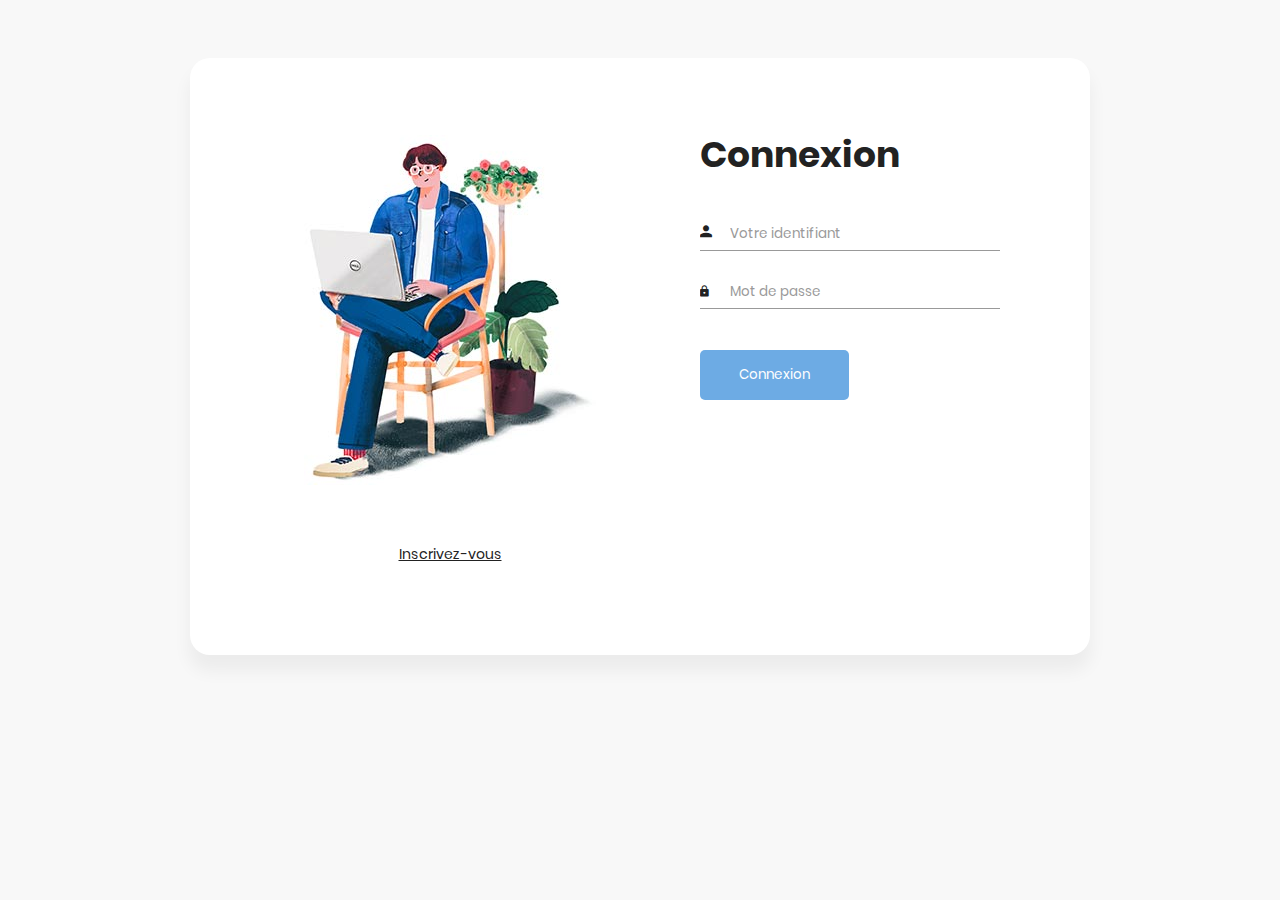
==== commit 00d10096: "login" ====
--- a/index.html
+++ b/index.html
@@ -1,5 +1,6 @@
 <!DOCTYPE html>
 <html lang="en">
+
 <head>
     <meta charset="UTF-8">
     <meta name="viewport" content="width=device-width, initial-scale=1.0">
@@ -12,49 +13,10 @@
     <!-- Main css -->
     <link rel="stylesheet" href="css/style.css">
 </head>
+
 <body>
 
     <div class="main">
-
-        <!-- Sign up form -->
-        <section class="signup">
-            <div class="container">
-                <div class="signup-content">
-                    <div class="signup-form">
-                        <h2 class="form-title">Sign up</h2>
-                        <form method="POST" class="register-form" id="register-form">
-                            <div class="form-group">
-                                <label for="name"><i class="zmdi zmdi-account material-icons-name"></i></label>
-                                <input type="text" name="name" id="name" placeholder="Your Name"/>
-                            </div>
-                            <div class="form-group">
-                                <label for="email"><i class="zmdi zmdi-email"></i></label>
-                                <input type="email" name="email" id="email" placeholder="Your Email"/>
-                            </div>
-                            <div class="form-group">
-                                <label for="pass"><i class="zmdi zmdi-lock"></i></label>
-                                <input type="password" name="pass" id="pass" placeholder="Password"/>
-                            </div>
-                            <div class="form-group">
-                                <label for="re-pass"><i class="zmdi zmdi-lock-outline"></i></label>
-                                <input type="password" name="re_pass" id="re_pass" placeholder="Repeat your password"/>
-                            </div>
-                            <div class="form-group">
-                                <input type="checkbox" name="agree-term" id="agree-term" class="agree-term" />
-                                <label for="agree-term" class="label-agree-term"><span><span></span></span>I agree all statements in  <a href="#" class="term-service">Terms of service</a></label>
-                            </div>
-                            <div class="form-group form-button">
-                                <input type="submit" name="signup" id="signup" class="form-submit" value="Register"/>
-                            </div>
-                        </form>
-                    </div>
-                    <div class="signup-image">
-                        <figure><img src="images/signup-image.jpg" alt="sing up image"></figure>
-                        <a href="#" class="signup-image-link">I am already member</a>
-                    </div>
-                </div>
-            </div>
-        </section>
 
         <!-- Sing in  Form -->
         <section class="sign-in">
@@ -62,36 +24,24 @@
                 <div class="signin-content">
                     <div class="signin-image">
                         <figure><img src="images/signin-image.jpg" alt="sing up image"></figure>
-                        <a href="#" class="signup-image-link">Create an account</a>
+                        <a href="sign-in.html" class="signup-image-link">Inscrivez-vous</a>
                     </div>
 
                     <div class="signin-form">
-                        <h2 class="form-title">Sign up</h2>
+                        <h2 class="form-title">Connexion</h2>
                         <form method="POST" class="register-form" id="login-form">
                             <div class="form-group">
                                 <label for="your_name"><i class="zmdi zmdi-account material-icons-name"></i></label>
-                                <input type="text" name="your_name" id="your_name" placeholder="Your Name"/>
+                                <input type="text" name="your_name" id="your_name" placeholder="Votre identifiant" />
                             </div>
                             <div class="form-group">
                                 <label for="your_pass"><i class="zmdi zmdi-lock"></i></label>
-                                <input type="password" name="your_pass" id="your_pass" placeholder="Password"/>
-                            </div>
-                            <div class="form-group">
-                                <input type="checkbox" name="remember-me" id="remember-me" class="agree-term" />
-                                <label for="remember-me" class="label-agree-term"><span><span></span></span>Remember me</label>
+                                <input type="password" name="your_pass" id="your_pass" placeholder="Mot de passe" />
                             </div>
                             <div class="form-group form-button">
-                                <input type="submit" name="signin" id="signin" class="form-submit" value="Log in"/>
+                                <input type="submit" name="signin" id="signin" class="form-submit" value="Connexion" />
                             </div>
                         </form>
-                        <div class="social-login">
-                            <span class="social-label">Or login with</span>
-                            <ul class="socials">
-                                <li><a href="#"><i class="display-flex-center zmdi zmdi-facebook"></i></a></li>
-                                <li><a href="#"><i class="display-flex-center zmdi zmdi-twitter"></i></a></li>
-                                <li><a href="#"><i class="display-flex-center zmdi zmdi-google"></i></a></li>
-                            </ul>
-                        </div>
                     </div>
                 </div>
             </div>
@@ -102,5 +52,7 @@
     <!-- JS -->
     <script src="vendor/jquery/jquery.min.js"></script>
     <script src="js/main.js"></script>
-</body><!-- This templates was made by Colorlib (https://colorlib.com) -->
+</body>
+<!-- This templates was made by Colorlib (https://colorlib.com) -->
+
 </html>--- a/css/style.css
+++ b/css/style.css
@@ -1,434 +1,568 @@
 /* @extend display-flex; */
-display-flex, .display-flex, .display-flex-center, .signup-content, .signin-content, .social-login, .socials {
-  display: flex;
-  display: -webkit-flex; }
+
+display-flex,
+.display-flex,
+.display-flex-center,
+.signup-content,
+.signin-content,
+.social-login,
+.socials {
+    display: flex;
+    display: -webkit-flex;
+}
+
 
 /* @extend list-type-ulli; */
-list-type-ulli, .socials {
-  list-style-type: none;
-  margin: 0;
-  padding: 0; }
+
+list-type-ulli,
+.socials {
+    list-style-type: none;
+    margin: 0;
+    padding: 0;
+}
+
 
 /* poppins-300 - latin */
-@font-face {
-  font-family: 'Poppins';
-  font-style: normal;
-  font-weight: 300;
-  src: url("../fonts/poppins/poppins-v5-latin-300.eot");
-  /* IE9 Compat Modes */
-  src: local("Poppins Light"), local("Poppins-Light"), url("../fonts/poppins/poppins-v5-latin-300.eot?#iefix") format("embedded-opentype"), url("../fonts/poppins/poppins-v5-latin-300.woff2") format("woff2"), url("../fonts/poppins/poppins-v5-latin-300.woff") format("woff"), url("../fonts/poppins/poppins-v5-latin-300.ttf") format("truetype"), url("../fonts/poppins/poppins-v5-latin-300.svg#Poppins") format("svg");
-  /* Legacy iOS */ }
+
+@font-face {
+    font-family: 'Poppins';
+    font-style: normal;
+    font-weight: 300;
+    src: url("../fonts/poppins/poppins-v5-latin-300.eot");
+    /* IE9 Compat Modes */
+    src: local("Poppins Light"), local("Poppins-Light"), url("../fonts/poppins/poppins-v5-latin-300.eot?#iefix") format("embedded-opentype"), url("../fonts/poppins/poppins-v5-latin-300.woff2") format("woff2"), url("../fonts/poppins/poppins-v5-latin-300.woff") format("woff"), url("../fonts/poppins/poppins-v5-latin-300.ttf") format("truetype"), url("../fonts/poppins/poppins-v5-latin-300.svg#Poppins") format("svg");
+    /* Legacy iOS */
+}
+
+
 /* poppins-300italic - latin */
-@font-face {
-  font-family: 'Poppins';
-  font-style: italic;
-  font-weight: 300;
-  src: url("../fonts/poppins/poppins-v5-latin-300italic.eot");
-  /* IE9 Compat Modes */
-  src: local("Poppins Light Italic"), local("Poppins-LightItalic"), url("../fonts/poppins/poppins-v5-latin-300italic.eot?#iefix") format("embedded-opentype"), url("../fonts/poppins/poppins-v5-latin-300italic.woff2") format("woff2"), url("../fonts/poppins/poppins-v5-latin-300italic.woff") format("woff"), url("../fonts/poppins/poppins-v5-latin-300italic.ttf") format("truetype"), url("../fonts/poppins/poppins-v5-latin-300italic.svg#Poppins") format("svg");
-  /* Legacy iOS */ }
+
+@font-face {
+    font-family: 'Poppins';
+    font-style: italic;
+    font-weight: 300;
+    src: url("../fonts/poppins/poppins-v5-latin-300italic.eot");
+    /* IE9 Compat Modes */
+    src: local("Poppins Light Italic"), local("Poppins-LightItalic"), url("../fonts/poppins/poppins-v5-latin-300italic.eot?#iefix") format("embedded-opentype"), url("../fonts/poppins/poppins-v5-latin-300italic.woff2") format("woff2"), url("../fonts/poppins/poppins-v5-latin-300italic.woff") format("woff"), url("../fonts/poppins/poppins-v5-latin-300italic.ttf") format("truetype"), url("../fonts/poppins/poppins-v5-latin-300italic.svg#Poppins") format("svg");
+    /* Legacy iOS */
+}
+
+
 /* poppins-regular - latin */
-@font-face {
-  font-family: 'Poppins';
-  font-style: normal;
-  font-weight: 400;
-  src: url("../fonts/poppins/poppins-v5-latin-regular.eot");
-  /* IE9 Compat Modes */
-  src: local("Poppins Regular"), local("Poppins-Regular"), url("../fonts/poppins/poppins-v5-latin-regular.eot?#iefix") format("embedded-opentype"), url("../fonts/poppins/poppins-v5-latin-regular.woff2") format("woff2"), url("../fonts/poppins/poppins-v5-latin-regular.woff") format("woff"), url("../fonts/poppins/poppins-v5-latin-regular.ttf") format("truetype"), url("../fonts/poppins/poppins-v5-latin-regular.svg#Poppins") format("svg");
-  /* Legacy iOS */ }
+
+@font-face {
+    font-family: 'Poppins';
+    font-style: normal;
+    font-weight: 400;
+    src: url("../fonts/poppins/poppins-v5-latin-regular.eot");
+    /* IE9 Compat Modes */
+    src: local("Poppins Regular"), local("Poppins-Regular"), url("../fonts/poppins/poppins-v5-latin-regular.eot?#iefix") format("embedded-opentype"), url("../fonts/poppins/poppins-v5-latin-regular.woff2") format("woff2"), url("../fonts/poppins/poppins-v5-latin-regular.woff") format("woff"), url("../fonts/poppins/poppins-v5-latin-regular.ttf") format("truetype"), url("../fonts/poppins/poppins-v5-latin-regular.svg#Poppins") format("svg");
+    /* Legacy iOS */
+}
+
+
 /* poppins-italic - latin */
-@font-face {
-  font-family: 'Poppins';
-  font-style: italic;
-  font-weight: 400;
-  src: url("../fonts/poppins/poppins-v5-latin-italic.eot");
-  /* IE9 Compat Modes */
-  src: local("Poppins Italic"), local("Poppins-Italic"), url("../fonts/poppins/poppins-v5-latin-italic.eot?#iefix") format("embedded-opentype"), url("../fonts/poppins/poppins-v5-latin-italic.woff2") format("woff2"), url("../fonts/poppins/poppins-v5-latin-italic.woff") format("woff"), url("../fonts/poppins/poppins-v5-latin-italic.ttf") format("truetype"), url("../fonts/poppins/poppins-v5-latin-italic.svg#Poppins") format("svg");
-  /* Legacy iOS */ }
+
+@font-face {
+    font-family: 'Poppins';
+    font-style: italic;
+    font-weight: 400;
+    src: url("../fonts/poppins/poppins-v5-latin-italic.eot");
+    /* IE9 Compat Modes */
+    src: local("Poppins Italic"), local("Poppins-Italic"), url("../fonts/poppins/poppins-v5-latin-italic.eot?#iefix") format("embedded-opentype"), url("../fonts/poppins/poppins-v5-latin-italic.woff2") format("woff2"), url("../fonts/poppins/poppins-v5-latin-italic.woff") format("woff"), url("../fonts/poppins/poppins-v5-latin-italic.ttf") format("truetype"), url("../fonts/poppins/poppins-v5-latin-italic.svg#Poppins") format("svg");
+    /* Legacy iOS */
+}
+
+
 /* poppins-500 - latin */
-@font-face {
-  font-family: 'Poppins';
-  font-style: normal;
-  font-weight: 500;
-  src: url("../fonts/poppins/poppins-v5-latin-500.eot");
-  /* IE9 Compat Modes */
-  src: local("Poppins Medium"), local("Poppins-Medium"), url("../fonts/poppins/poppins-v5-latin-500.eot?#iefix") format("embedded-opentype"), url("../fonts/poppins/poppins-v5-latin-500.woff2") format("woff2"), url("../fonts/poppins/poppins-v5-latin-500.woff") format("woff"), url("../fonts/poppins/poppins-v5-latin-500.ttf") format("truetype"), url("../fonts/poppins/poppins-v5-latin-500.svg#Poppins") format("svg");
-  /* Legacy iOS */ }
+
+@font-face {
+    font-family: 'Poppins';
+    font-style: normal;
+    font-weight: 500;
+    src: url("../fonts/poppins/poppins-v5-latin-500.eot");
+    /* IE9 Compat Modes */
+    src: local("Poppins Medium"), local("Poppins-Medium"), url("../fonts/poppins/poppins-v5-latin-500.eot?#iefix") format("embedded-opentype"), url("../fonts/poppins/poppins-v5-latin-500.woff2") format("woff2"), url("../fonts/poppins/poppins-v5-latin-500.woff") format("woff"), url("../fonts/poppins/poppins-v5-latin-500.ttf") format("truetype"), url("../fonts/poppins/poppins-v5-latin-500.svg#Poppins") format("svg");
+    /* Legacy iOS */
+}
+
+
 /* poppins-500italic - latin */
-@font-face {
-  font-family: 'Poppins';
-  font-style: italic;
-  font-weight: 500;
-  src: url("../fonts/poppins/poppins-v5-latin-500italic.eot");
-  /* IE9 Compat Modes */
-  src: local("Poppins Medium Italic"), local("Poppins-MediumItalic"), url("../fonts/poppins/poppins-v5-latin-500italic.eot?#iefix") format("embedded-opentype"), url("../fonts/poppins/poppins-v5-latin-500italic.woff2") format("woff2"), url("../fonts/poppins/poppins-v5-latin-500italic.woff") format("woff"), url("../fonts/poppins/poppins-v5-latin-500italic.ttf") format("truetype"), url("../fonts/poppins/poppins-v5-latin-500italic.svg#Poppins") format("svg");
-  /* Legacy iOS */ }
+
+@font-face {
+    font-family: 'Poppins';
+    font-style: italic;
+    font-weight: 500;
+    src: url("../fonts/poppins/poppins-v5-latin-500italic.eot");
+    /* IE9 Compat Modes */
+    src: local("Poppins Medium Italic"), local("Poppins-MediumItalic"), url("../fonts/poppins/poppins-v5-latin-500italic.eot?#iefix") format("embedded-opentype"), url("../fonts/poppins/poppins-v5-latin-500italic.woff2") format("woff2"), url("../fonts/poppins/poppins-v5-latin-500italic.woff") format("woff"), url("../fonts/poppins/poppins-v5-latin-500italic.ttf") format("truetype"), url("../fonts/poppins/poppins-v5-latin-500italic.svg#Poppins") format("svg");
+    /* Legacy iOS */
+}
+
+
 /* poppins-600 - latin */
-@font-face {
-  font-family: 'Poppins';
-  font-style: normal;
-  font-weight: 600;
-  src: url("../fonts/poppins/poppins-v5-latin-600.eot");
-  /* IE9 Compat Modes */
-  src: local("Poppins SemiBold"), local("Poppins-SemiBold"), url("../fonts/poppins/poppins-v5-latin-600.eot?#iefix") format("embedded-opentype"), url("../fonts/poppins/poppins-v5-latin-600.woff2") format("woff2"), url("../fonts/poppins/poppins-v5-latin-600.woff") format("woff"), url("../fonts/poppins/poppins-v5-latin-600.ttf") format("truetype"), url("../fonts/poppins/poppins-v5-latin-600.svg#Poppins") format("svg");
-  /* Legacy iOS */ }
+
+@font-face {
+    font-family: 'Poppins';
+    font-style: normal;
+    font-weight: 600;
+    src: url("../fonts/poppins/poppins-v5-latin-600.eot");
+    /* IE9 Compat Modes */
+    src: local("Poppins SemiBold"), local("Poppins-SemiBold"), url("../fonts/poppins/poppins-v5-latin-600.eot?#iefix") format("embedded-opentype"), url("../fonts/poppins/poppins-v5-latin-600.woff2") format("woff2"), url("../fonts/poppins/poppins-v5-latin-600.woff") format("woff"), url("../fonts/poppins/poppins-v5-latin-600.ttf") format("truetype"), url("../fonts/poppins/poppins-v5-latin-600.svg#Poppins") format("svg");
+    /* Legacy iOS */
+}
+
+
 /* poppins-700 - latin */
-@font-face {
-  font-family: 'Poppins';
-  font-style: normal;
-  font-weight: 700;
-  src: url("../fonts/poppins/poppins-v5-latin-700.eot");
-  /* IE9 Compat Modes */
-  src: local("Poppins Bold"), local("Poppins-Bold"), url("../fonts/poppins/poppins-v5-latin-700.eot?#iefix") format("embedded-opentype"), url("../fonts/poppins/poppins-v5-latin-700.woff2") format("woff2"), url("../fonts/poppins/poppins-v5-latin-700.woff") format("woff"), url("../fonts/poppins/poppins-v5-latin-700.ttf") format("truetype"), url("../fonts/poppins/poppins-v5-latin-700.svg#Poppins") format("svg");
-  /* Legacy iOS */ }
+
+@font-face {
+    font-family: 'Poppins';
+    font-style: normal;
+    font-weight: 700;
+    src: url("../fonts/poppins/poppins-v5-latin-700.eot");
+    /* IE9 Compat Modes */
+    src: local("Poppins Bold"), local("Poppins-Bold"), url("../fonts/poppins/poppins-v5-latin-700.eot?#iefix") format("embedded-opentype"), url("../fonts/poppins/poppins-v5-latin-700.woff2") format("woff2"), url("../fonts/poppins/poppins-v5-latin-700.woff") format("woff"), url("../fonts/poppins/poppins-v5-latin-700.ttf") format("truetype"), url("../fonts/poppins/poppins-v5-latin-700.svg#Poppins") format("svg");
+    /* Legacy iOS */
+}
+
+
 /* poppins-700italic - latin */
-@font-face {
-  font-family: 'Poppins';
-  font-style: italic;
-  font-weight: 700;
-  src: url("../fonts/poppins/poppins-v5-latin-700italic.eot");
-  /* IE9 Compat Modes */
-  src: local("Poppins Bold Italic"), local("Poppins-BoldItalic"), url("../fonts/poppins/poppins-v5-latin-700italic.eot?#iefix") format("embedded-opentype"), url("../fonts/poppins/poppins-v5-latin-700italic.woff2") format("woff2"), url("../fonts/poppins/poppins-v5-latin-700italic.woff") format("woff"), url("../fonts/poppins/poppins-v5-latin-700italic.ttf") format("truetype"), url("../fonts/poppins/poppins-v5-latin-700italic.svg#Poppins") format("svg");
-  /* Legacy iOS */ }
+
+@font-face {
+    font-family: 'Poppins';
+    font-style: italic;
+    font-weight: 700;
+    src: url("../fonts/poppins/poppins-v5-latin-700italic.eot");
+    /* IE9 Compat Modes */
+    src: local("Poppins Bold Italic"), local("Poppins-BoldItalic"), url("../fonts/poppins/poppins-v5-latin-700italic.eot?#iefix") format("embedded-opentype"), url("../fonts/poppins/poppins-v5-latin-700italic.woff2") format("woff2"), url("../fonts/poppins/poppins-v5-latin-700italic.woff") format("woff"), url("../fonts/poppins/poppins-v5-latin-700italic.ttf") format("truetype"), url("../fonts/poppins/poppins-v5-latin-700italic.svg#Poppins") format("svg");
+    /* Legacy iOS */
+}
+
+
 /* poppins-800 - latin */
-@font-face {
-  font-family: 'Poppins';
-  font-style: normal;
-  font-weight: 800;
-  src: url("../fonts/poppins/poppins-v5-latin-800.eot");
-  /* IE9 Compat Modes */
-  src: local("Poppins ExtraBold"), local("Poppins-ExtraBold"), url("../fonts/poppins/poppins-v5-latin-800.eot?#iefix") format("embedded-opentype"), url("../fonts/poppins/poppins-v5-latin-800.woff2") format("woff2"), url("../fonts/poppins/poppins-v5-latin-800.woff") format("woff"), url("../fonts/poppins/poppins-v5-latin-800.ttf") format("truetype"), url("../fonts/poppins/poppins-v5-latin-800.svg#Poppins") format("svg");
-  /* Legacy iOS */ }
+
+@font-face {
+    font-family: 'Poppins';
+    font-style: normal;
+    font-weight: 800;
+    src: url("../fonts/poppins/poppins-v5-latin-800.eot");
+    /* IE9 Compat Modes */
+    src: local("Poppins ExtraBold"), local("Poppins-ExtraBold"), url("../fonts/poppins/poppins-v5-latin-800.eot?#iefix") format("embedded-opentype"), url("../fonts/poppins/poppins-v5-latin-800.woff2") format("woff2"), url("../fonts/poppins/poppins-v5-latin-800.woff") format("woff"), url("../fonts/poppins/poppins-v5-latin-800.ttf") format("truetype"), url("../fonts/poppins/poppins-v5-latin-800.svg#Poppins") format("svg");
+    /* Legacy iOS */
+}
+
+
 /* poppins-800italic - latin */
-@font-face {
-  font-family: 'Poppins';
-  font-style: italic;
-  font-weight: 800;
-  src: url("../fonts/poppins/poppins-v5-latin-800italic.eot");
-  /* IE9 Compat Modes */
-  src: local("Poppins ExtraBold Italic"), local("Poppins-ExtraBoldItalic"), url("../fonts/poppins/poppins-v5-latin-800italic.eot?#iefix") format("embedded-opentype"), url("../fonts/poppins/poppins-v5-latin-800italic.woff2") format("woff2"), url("../fonts/poppins/poppins-v5-latin-800italic.woff") format("woff"), url("../fonts/poppins/poppins-v5-latin-800italic.ttf") format("truetype"), url("../fonts/poppins/poppins-v5-latin-800italic.svg#Poppins") format("svg");
-  /* Legacy iOS */ }
+
+@font-face {
+    font-family: 'Poppins';
+    font-style: italic;
+    font-weight: 800;
+    src: url("../fonts/poppins/poppins-v5-latin-800italic.eot");
+    /* IE9 Compat Modes */
+    src: local("Poppins ExtraBold Italic"), local("Poppins-ExtraBoldItalic"), url("../fonts/poppins/poppins-v5-latin-800italic.eot?#iefix") format("embedded-opentype"), url("../fonts/poppins/poppins-v5-latin-800italic.woff2") format("woff2"), url("../fonts/poppins/poppins-v5-latin-800italic.woff") format("woff"), url("../fonts/poppins/poppins-v5-latin-800italic.ttf") format("truetype"), url("../fonts/poppins/poppins-v5-latin-800italic.svg#Poppins") format("svg");
+    /* Legacy iOS */
+}
+
+
 /* poppins-900 - latin */
-@font-face {
-  font-family: 'Poppins';
-  font-style: normal;
-  font-weight: 900;
-  src: url("../fonts/poppins/poppins-v5-latin-900.eot");
-  /* IE9 Compat Modes */
-  src: local("Poppins Black"), local("Poppins-Black"), url("../fonts/poppins/poppins-v5-latin-900.eot?#iefix") format("embedded-opentype"), url("../fonts/poppins/poppins-v5-latin-900.woff2") format("woff2"), url("../fonts/poppins/poppins-v5-latin-900.woff") format("woff"), url("../fonts/poppins/poppins-v5-latin-900.ttf") format("truetype"), url("../fonts/poppins/poppins-v5-latin-900.svg#Poppins") format("svg");
-  /* Legacy iOS */ }
-a:focus, a:active {
-  text-decoration: none;
-  outline: none;
-  transition: all 300ms ease 0s;
-  -moz-transition: all 300ms ease 0s;
-  -webkit-transition: all 300ms ease 0s;
-  -o-transition: all 300ms ease 0s;
-  -ms-transition: all 300ms ease 0s; }
-
-input, select, textarea {
-  outline: none;
-  appearance: unset !important;
-  -moz-appearance: unset !important;
-  -webkit-appearance: unset !important;
-  -o-appearance: unset !important;
-  -ms-appearance: unset !important; }
-
-input::-webkit-outer-spin-button, input::-webkit-inner-spin-button {
-  appearance: none !important;
-  -moz-appearance: none !important;
-  -webkit-appearance: none !important;
-  -o-appearance: none !important;
-  -ms-appearance: none !important;
-  margin: 0; }
-
-input:focus, select:focus, textarea:focus {
-  outline: none;
-  box-shadow: none !important;
-  -moz-box-shadow: none !important;
-  -webkit-box-shadow: none !important;
-  -o-box-shadow: none !important;
-  -ms-box-shadow: none !important; }
+
+@font-face {
+    font-family: 'Poppins';
+    font-style: normal;
+    font-weight: 900;
+    src: url("../fonts/poppins/poppins-v5-latin-900.eot");
+    /* IE9 Compat Modes */
+    src: local("Poppins Black"), local("Poppins-Black"), url("../fonts/poppins/poppins-v5-latin-900.eot?#iefix") format("embedded-opentype"), url("../fonts/poppins/poppins-v5-latin-900.woff2") format("woff2"), url("../fonts/poppins/poppins-v5-latin-900.woff") format("woff"), url("../fonts/poppins/poppins-v5-latin-900.ttf") format("truetype"), url("../fonts/poppins/poppins-v5-latin-900.svg#Poppins") format("svg");
+    /* Legacy iOS */
+}
+
+a:focus,
+a:active {
+    text-decoration: none;
+    outline: none;
+    transition: all 300ms ease 0s;
+    -moz-transition: all 300ms ease 0s;
+    -webkit-transition: all 300ms ease 0s;
+    -o-transition: all 300ms ease 0s;
+    -ms-transition: all 300ms ease 0s;
+}
+
+input,
+select,
+textarea {
+    outline: none;
+    appearance: unset !important;
+    -moz-appearance: unset !important;
+    -webkit-appearance: unset !important;
+    -o-appearance: unset !important;
+    -ms-appearance: unset !important;
+}
+
+input::-webkit-outer-spin-button,
+input::-webkit-inner-spin-button {
+    appearance: none !important;
+    -moz-appearance: none !important;
+    -webkit-appearance: none !important;
+    -o-appearance: none !important;
+    -ms-appearance: none !important;
+    margin: 0;
+}
+
+input:focus,
+select:focus,
+textarea:focus {
+    outline: none;
+    box-shadow: none !important;
+    -moz-box-shadow: none !important;
+    -webkit-box-shadow: none !important;
+    -o-box-shadow: none !important;
+    -ms-box-shadow: none !important;
+}
 
 input[type=checkbox] {
-  appearance: checkbox !important;
-  -moz-appearance: checkbox !important;
-  -webkit-appearance: checkbox !important;
-  -o-appearance: checkbox !important;
-  -ms-appearance: checkbox !important; }
+    appearance: checkbox !important;
+    -moz-appearance: checkbox !important;
+    -webkit-appearance: checkbox !important;
+    -o-appearance: checkbox !important;
+    -ms-appearance: checkbox !important;
+}
 
 input[type=radio] {
-  appearance: radio !important;
-  -moz-appearance: radio !important;
-  -webkit-appearance: radio !important;
-  -o-appearance: radio !important;
-  -ms-appearance: radio !important; }
+    appearance: radio !important;
+    -moz-appearance: radio !important;
+    -webkit-appearance: radio !important;
+    -o-appearance: radio !important;
+    -ms-appearance: radio !important;
+}
 
 img {
-  max-width: 100%;
-  height: auto; }
+    max-width: 100%;
+    height: auto;
+}
 
 figure {
-  margin: 0; }
+    margin: 0;
+}
 
 p {
-  margin-bottom: 0px;
-  font-size: 15px;
-  color: #777; }
+    margin-bottom: 0px;
+    font-size: 15px;
+    color: #777;
+}
 
 h2 {
-  line-height: 1.66;
-  margin: 0;
-  padding: 0;
-  font-weight: bold;
-  color: #222;
-  font-family: Poppins;
-  font-size: 36px; }
+    line-height: 1.66;
+    margin: 0;
+    padding: 0;
+    font-weight: bold;
+    color: #222;
+    font-family: Poppins;
+    font-size: 36px;
+}
 
 .main {
-  background: #f8f8f8;
-  padding: 150px 0; }
+    background: #f8f8f8;
+    padding: 50px 0;
+}
 
 .clear {
-  clear: both; }
+    clear: both;
+}
 
 body {
-  font-size: 13px;
-  line-height: 1.8;
-  color: #222;
-  background: #f8f8f8;
-  font-weight: 400;
-  font-family: Poppins; }
+    font-size: 13px;
+    line-height: 1.8;
+    color: #222;
+    background: #f8f8f8;
+    font-weight: 400;
+    font-family: Poppins;
+}
 
 .container {
-  width: 900px;
-  background: #fff;
-  margin: 0 auto;
-  box-shadow: 0px 15px 16.83px 0.17px rgba(0, 0, 0, 0.05);
-  -moz-box-shadow: 0px 15px 16.83px 0.17px rgba(0, 0, 0, 0.05);
-  -webkit-box-shadow: 0px 15px 16.83px 0.17px rgba(0, 0, 0, 0.05);
-  -o-box-shadow: 0px 15px 16.83px 0.17px rgba(0, 0, 0, 0.05);
-  -ms-box-shadow: 0px 15px 16.83px 0.17px rgba(0, 0, 0, 0.05);
-  border-radius: 20px;
-  -moz-border-radius: 20px;
-  -webkit-border-radius: 20px;
-  -o-border-radius: 20px;
-  -ms-border-radius: 20px; }
+    width: 900px;
+    background: #fff;
+    margin: 0 auto;
+    box-shadow: 0px 15px 16.83px 0.17px rgba(0, 0, 0, 0.05);
+    -moz-box-shadow: 0px 15px 16.83px 0.17px rgba(0, 0, 0, 0.05);
+    -webkit-box-shadow: 0px 15px 16.83px 0.17px rgba(0, 0, 0, 0.05);
+    -o-box-shadow: 0px 15px 16.83px 0.17px rgba(0, 0, 0, 0.05);
+    -ms-box-shadow: 0px 15px 16.83px 0.17px rgba(0, 0, 0, 0.05);
+    border-radius: 20px;
+    -moz-border-radius: 20px;
+    -webkit-border-radius: 20px;
+    -o-border-radius: 20px;
+    -ms-border-radius: 20px;
+}
 
 .display-flex {
-  justify-content: space-between;
-  -moz-justify-content: space-between;
-  -webkit-justify-content: space-between;
-  -o-justify-content: space-between;
-  -ms-justify-content: space-between;
-  align-items: center;
-  -moz-align-items: center;
-  -webkit-align-items: center;
-  -o-align-items: center;
-  -ms-align-items: center; }
+    justify-content: space-between;
+    -moz-justify-content: space-between;
+    -webkit-justify-content: space-between;
+    -o-justify-content: space-between;
+    -ms-justify-content: space-between;
+    align-items: center;
+    -moz-align-items: center;
+    -webkit-align-items: center;
+    -o-align-items: center;
+    -ms-align-items: center;
+}
 
 .display-flex-center {
-  justify-content: center;
-  -moz-justify-content: center;
-  -webkit-justify-content: center;
-  -o-justify-content: center;
-  -ms-justify-content: center;
-  align-items: center;
-  -moz-align-items: center;
-  -webkit-align-items: center;
-  -o-align-items: center;
-  -ms-align-items: center; }
+    justify-content: center;
+    -moz-justify-content: center;
+    -webkit-justify-content: center;
+    -o-justify-content: center;
+    -ms-justify-content: center;
+    align-items: center;
+    -moz-align-items: center;
+    -webkit-align-items: center;
+    -o-align-items: center;
+    -ms-align-items: center;
+}
 
 .position-center {
-  position: absolute;
-  top: 50%;
-  left: 50%;
-  transform: translate(-50%, -50%);
-  -moz-transform: translate(-50%, -50%);
-  -webkit-transform: translate(-50%, -50%);
-  -o-transform: translate(-50%, -50%);
-  -ms-transform: translate(-50%, -50%); }
+    position: absolute;
+    top: 50%;
+    left: 50%;
+    transform: translate(-50%, -50%);
+    -moz-transform: translate(-50%, -50%);
+    -webkit-transform: translate(-50%, -50%);
+    -o-transform: translate(-50%, -50%);
+    -ms-transform: translate(-50%, -50%);
+}
 
 .signup {
-  margin-bottom: 150px; }
+    margin-bottom: 150px;
+}
 
 .signup-content {
-  padding: 75px 0; }
-
-.signup-form, .signup-image, .signin-form, .signin-image {
-  width: 50%;
-  overflow: hidden; }
+    padding: 75px 0;
+}
+
+.signup-form,
+.signup-image,
+.signin-form,
+.signin-image {
+    width: 50%;
+    overflow: hidden;
+}
 
 .signup-image {
-  margin: 0 55px; }
+    margin: 0 55px;
+}
 
 .form-title {
-  margin-bottom: 33px; }
+    margin-bottom: 33px;
+}
 
 .signup-image {
-  margin-top: 45px; }
+    margin-top: 45px;
+}
 
 figure {
-  margin-bottom: 50px;
-  text-align: center; }
+    margin-bottom: 50px;
+    text-align: center;
+}
 
 .form-submit {
-  display: inline-block;
-  background: #6dabe4;
-  color: #fff;
-  border-bottom: none;
-  width: auto;
-  padding: 15px 39px;
-  border-radius: 5px;
-  -moz-border-radius: 5px;
-  -webkit-border-radius: 5px;
-  -o-border-radius: 5px;
-  -ms-border-radius: 5px;
-  margin-top: 25px;
-  cursor: pointer; }
-  .form-submit:hover {
-    background: #4292dc; }
+    display: inline-block;
+    background: #6dabe4;
+    color: #fff;
+    border-bottom: none;
+    width: auto;
+    padding: 15px 39px;
+    border-radius: 5px;
+    -moz-border-radius: 5px;
+    -webkit-border-radius: 5px;
+    -o-border-radius: 5px;
+    -ms-border-radius: 5px;
+    margin-top: 25px;
+    cursor: pointer;
+}
+
+.form-submit:hover {
+    background: #4292dc;
+}
 
 #signin {
-  margin-top: 16px; }
+    margin-top: 16px;
+}
 
 .signup-image-link {
-  font-size: 14px;
-  color: #222;
-  display: block;
-  text-align: center; }
+    font-size: 14px;
+    color: #222;
+    display: block;
+    text-align: center;
+}
 
 .term-service {
-  font-size: 13px;
-  color: #222; }
+    font-size: 13px;
+    color: #222;
+}
 
 .signup-form {
-  margin-left: 75px;
-  margin-right: 75px;
-  padding-left: 34px; }
+    margin-left: 75px;
+    margin-right: 75px;
+    padding-left: 34px;
+}
 
 .register-form {
-  width: 100%; }
+    width: 100%;
+}
 
 .form-group {
-  position: relative;
-  margin-bottom: 25px;
-  overflow: hidden; }
-  .form-group:last-child {
-    margin-bottom: 0px; }
+    position: relative;
+    margin-bottom: 25px;
+    overflow: hidden;
+}
+
+.form-group:last-child {
+    margin-bottom: 0px;
+}
 
 input {
-  width: 100%;
-  display: block;
-  border: none;
-  border-bottom: 1px solid #999;
-  padding: 6px 30px;
-  font-family: Poppins;
-  box-sizing: border-box; }
-  input::-webkit-input-placeholder {
-    color: #999; }
-  input::-moz-placeholder {
-    color: #999; }
-  input:-ms-input-placeholder {
-    color: #999; }
-  input:-moz-placeholder {
-    color: #999; }
-  input:focus {
-    border-bottom: 1px solid #222; }
-    input:focus::-webkit-input-placeholder {
-      color: #222; }
-    input:focus::-moz-placeholder {
-      color: #222; }
-    input:focus:-ms-input-placeholder {
-      color: #222; }
-    input:focus:-moz-placeholder {
-      color: #222; }
+    width: 100%;
+    display: block;
+    border: none;
+    border-bottom: 1px solid #999;
+    padding: 6px 30px;
+    font-family: Poppins;
+    box-sizing: border-box;
+}
+
+input::-webkit-input-placeholder {
+    color: #999;
+}
+
+input::-moz-placeholder {
+    color: #999;
+}
+
+input:-ms-input-placeholder {
+    color: #999;
+}
+
+input:-moz-placeholder {
+    color: #999;
+}
+
+input:focus {
+    border-bottom: 1px solid #222;
+}
+
+input:focus::-webkit-input-placeholder {
+    color: #222;
+}
+
+input:focus::-moz-placeholder {
+    color: #222;
+}
+
+input:focus:-ms-input-placeholder {
+    color: #222;
+}
+
+input:focus:-moz-placeholder {
+    color: #222;
+}
 
 input[type=checkbox]:not(old) {
-  width: 2em;
-  margin: 0;
-  padding: 0;
-  font-size: 1em;
-  display: none; }
-
-input[type=checkbox]:not(old) + label {
-  display: inline-block;
-  line-height: 1.5em;
-  margin-top: 6px; }
-
-input[type=checkbox]:not(old) + label > span {
-  display: inline-block;
-  width: 13px;
-  height: 13px;
-  margin-right: 15px;
-  margin-bottom: 3px;
-  border: 1px solid #999;
-  border-radius: 2px;
-  -moz-border-radius: 2px;
-  -webkit-border-radius: 2px;
-  -o-border-radius: 2px;
-  -ms-border-radius: 2px;
-  background: white;
-  background-image: -moz-linear-gradient(white, white);
-  background-image: -ms-linear-gradient(white, white);
-  background-image: -o-linear-gradient(white, white);
-  background-image: -webkit-linear-gradient(white, white);
-  background-image: linear-gradient(white, white);
-  vertical-align: bottom; }
-
-input[type=checkbox]:not(old):checked + label > span {
-  background-image: -moz-linear-gradient(white, white);
-  background-image: -ms-linear-gradient(white, white);
-  background-image: -o-linear-gradient(white, white);
-  background-image: -webkit-linear-gradient(white, white);
-  background-image: linear-gradient(white, white); }
-
-input[type=checkbox]:not(old):checked + label > span:before {
-  content: '\f26b';
-  display: block;
-  color: #222;
-  font-size: 11px;
-  line-height: 1.2;
-  text-align: center;
-  font-family: 'Material-Design-Iconic-Font';
-  font-weight: bold; }
+    width: 2em;
+    margin: 0;
+    padding: 0;
+    font-size: 1em;
+    display: none;
+}
+
+input[type=checkbox]:not(old)+label {
+    display: inline-block;
+    line-height: 1.5em;
+    margin-top: 6px;
+}
+
+input[type=checkbox]:not(old)+label>span {
+    display: inline-block;
+    width: 13px;
+    height: 13px;
+    margin-right: 15px;
+    margin-bottom: 3px;
+    border: 1px solid #999;
+    border-radius: 2px;
+    -moz-border-radius: 2px;
+    -webkit-border-radius: 2px;
+    -o-border-radius: 2px;
+    -ms-border-radius: 2px;
+    background: white;
+    background-image: -moz-linear-gradient(white, white);
+    background-image: -ms-linear-gradient(white, white);
+    background-image: -o-linear-gradient(white, white);
+    background-image: -webkit-linear-gradient(white, white);
+    background-image: linear-gradient(white, white);
+    vertical-align: bottom;
+}
+
+input[type=checkbox]:not(old):checked+label>span {
+    background-image: -moz-linear-gradient(white, white);
+    background-image: -ms-linear-gradient(white, white);
+    background-image: -o-linear-gradient(white, white);
+    background-image: -webkit-linear-gradient(white, white);
+    background-image: linear-gradient(white, white);
+}
+
+input[type=checkbox]:not(old):checked+label>span:before {
+    content: '\f26b';
+    display: block;
+    color: #222;
+    font-size: 11px;
+    line-height: 1.2;
+    text-align: center;
+    font-family: 'Material-Design-Iconic-Font';
+    font-weight: bold;
+}
 
 .agree-term {
-  display: inline-block;
-  width: auto; }
+    display: inline-block;
+    width: auto;
+}
 
 label {
-  position: absolute;
-  left: 0;
-  top: 50%;
-  transform: translateY(-50%);
-  -moz-transform: translateY(-50%);
-  -webkit-transform: translateY(-50%);
-  -o-transform: translateY(-50%);
-  -ms-transform: translateY(-50%);
-  color: #222; }
+    position: absolute;
+    left: 0;
+    top: 50%;
+    transform: translateY(-50%);
+    -moz-transform: translateY(-50%);
+    -webkit-transform: translateY(-50%);
+    -o-transform: translateY(-50%);
+    -ms-transform: translateY(-50%);
+    color: #222;
+}
 
 .label-has-error {
-  top: 22%; }
+    top: 22%;
+}
 
 label.error {
-  position: relative;
-  background: url("../images/unchecked.gif") no-repeat;
-  background-position-y: 3px;
-  padding-left: 20px;
-  display: block;
-  margin-top: 20px; }
+    position: relative;
+    background: url("../images/unchecked.gif") no-repeat;
+    background-position-y: 3px;
+    padding-left: 20px;
+    display: block;
+    margin-top: 20px;
+}
 
 label.valid {
-  display: block;
-  position: absolute;
-  right: 0;
-  left: auto;
-  margin-top: -6px;
-  width: 20px;
-  height: 20px;
-  background: transparent; }
-  label.valid:after {
+    display: block;
+    position: absolute;
+    right: 0;
+    left: auto;
+    margin-top: -6px;
+    width: 20px;
+    height: 20px;
+    background: transparent;
+}
+
+label.valid:after {
     font-family: 'Material-Design-Iconic-Font';
     content: '\f269';
     width: 100%;
@@ -436,157 +570,193 @@
     position: absolute;
     /* right: 0; */
     font-size: 16px;
-    color: green; }
+    color: green;
+}
 
 .label-agree-term {
-  position: relative;
-  top: 0%;
-  transform: translateY(0);
-  -moz-transform: translateY(0);
-  -webkit-transform: translateY(0);
-  -o-transform: translateY(0);
-  -ms-transform: translateY(0); }
+    position: relative;
+    top: 0%;
+    transform: translateY(0);
+    -moz-transform: translateY(0);
+    -webkit-transform: translateY(0);
+    -o-transform: translateY(0);
+    -ms-transform: translateY(0);
+}
 
 .material-icons-name {
-  font-size: 18px; }
+    font-size: 18px;
+}
 
 .signin-content {
-  padding-top: 67px;
-  padding-bottom: 87px; }
+    padding-top: 67px;
+    padding-bottom: 87px;
+}
 
 .social-login {
-  align-items: center;
-  -moz-align-items: center;
-  -webkit-align-items: center;
-  -o-align-items: center;
-  -ms-align-items: center;
-  margin-top: 80px; }
+    align-items: center;
+    -moz-align-items: center;
+    -webkit-align-items: center;
+    -o-align-items: center;
+    -ms-align-items: center;
+    margin-top: 80px;
+}
 
 .social-label {
-  display: inline-block;
-  margin-right: 15px; }
+    display: inline-block;
+    margin-right: 15px;
+}
 
 .socials li {
-  padding: 5px; }
-  .socials li:last-child {
-    margin-right: 0px; }
-  .socials li a {
-    text-decoration: none; }
-    .socials li a i {
-      width: 30px;
-      height: 30px;
-      color: #fff;
-      font-size: 14px;
-      border-radius: 5px;
-      -moz-border-radius: 5px;
-      -webkit-border-radius: 5px;
-      -o-border-radius: 5px;
-      -ms-border-radius: 5px;
-      transform: translateZ(0);
-      -moz-transform: translateZ(0);
-      -webkit-transform: translateZ(0);
-      -o-transform: translateZ(0);
-      -ms-transform: translateZ(0);
-      -webkit-transition-duration: 0.3s;
-      transition-duration: 0.3s;
-      -webkit-transition-property: transform;
-      transition-property: transform;
-      -webkit-transition-timing-function: ease-out;
-      transition-timing-function: ease-out; }
-  .socials li:hover a i {
+    padding: 5px;
+}
+
+.socials li:last-child {
+    margin-right: 0px;
+}
+
+.socials li a {
+    text-decoration: none;
+}
+
+.socials li a i {
+    width: 30px;
+    height: 30px;
+    color: #fff;
+    font-size: 14px;
+    border-radius: 5px;
+    -moz-border-radius: 5px;
+    -webkit-border-radius: 5px;
+    -o-border-radius: 5px;
+    -ms-border-radius: 5px;
+    transform: translateZ(0);
+    -moz-transform: translateZ(0);
+    -webkit-transform: translateZ(0);
+    -o-transform: translateZ(0);
+    -ms-transform: translateZ(0);
+    -webkit-transition-duration: 0.3s;
+    transition-duration: 0.3s;
+    -webkit-transition-property: transform;
+    transition-property: transform;
+    -webkit-transition-timing-function: ease-out;
+    transition-timing-function: ease-out;
+}
+
+.socials li:hover a i {
     -webkit-transform: scale(1.3) translateZ(0);
-    transform: scale(1.3) translateZ(0); }
+    transform: scale(1.3) translateZ(0);
+}
 
 .zmdi-facebook {
-  background: #3b5998; }
+    background: #3b5998;
+}
 
 .zmdi-twitter {
-  background: #1da0f2; }
+    background: #1da0f2;
+}
 
 .zmdi-google {
-  background: #e72734; }
+    background: #e72734;
+}
 
 .signin-form {
-  margin-right: 90px;
-  margin-left: 80px; }
+    margin-right: 90px;
+    margin-left: 80px;
+}
 
 .signin-image {
-  margin-left: 110px;
-  margin-right: 20px;
-  margin-top: 10px; }
+    margin-left: 110px;
+    margin-right: 20px;
+    margin-top: 10px;
+}
 
 @media screen and (max-width: 1200px) {
-  .container {
-    width: calc( 100% - 30px);
-    max-width: 100%; } }
+    .container {
+        width: calc( 100% - 30px);
+        max-width: 100%;
+    }
+}
+
 @media screen and (min-width: 1024px) {
-  .container {
-    max-width: 1200px; } }
+    .container {
+        max-width: 1200px;
+    }
+}
+
 @media screen and (max-width: 768px) {
-  .signup-content, .signin-content {
-    flex-direction: column;
-    -moz-flex-direction: column;
-    -webkit-flex-direction: column;
-    -o-flex-direction: column;
-    -ms-flex-direction: column;
-    justify-content: center;
-    -moz-justify-content: center;
-    -webkit-justify-content: center;
-    -o-justify-content: center;
-    -ms-justify-content: center; }
-
-  .signup-form {
-    margin-left: 0px;
-    margin-right: 0px;
-    padding-left: 0px;
-    /* box-sizing: border-box; */
-    padding: 0 30px; }
-
-  .signin-image {
-    margin-left: 0px;
-    margin-right: 0px;
-    margin-top: 50px;
-    order: 2;
-    -moz-order: 2;
-    -webkit-order: 2;
-    -o-order: 2;
-    -ms-order: 2; }
-
-  .signup-form, .signup-image, .signin-form, .signin-image {
-    width: auto; }
-
-  .social-login {
-    justify-content: center;
-    -moz-justify-content: center;
-    -webkit-justify-content: center;
-    -o-justify-content: center;
-    -ms-justify-content: center; }
-
-  .form-button {
-    text-align: center; }
-
-  .signin-form {
-    order: 1;
-    -moz-order: 1;
-    -webkit-order: 1;
-    -o-order: 1;
-    -ms-order: 1;
-    margin-right: 0px;
-    margin-left: 0px;
-    padding: 0 30px; }
-
-  .form-title {
-    text-align: center; } }
+    .signup-content,
+    .signin-content {
+        flex-direction: column;
+        -moz-flex-direction: column;
+        -webkit-flex-direction: column;
+        -o-flex-direction: column;
+        -ms-flex-direction: column;
+        justify-content: center;
+        -moz-justify-content: center;
+        -webkit-justify-content: center;
+        -o-justify-content: center;
+        -ms-justify-content: center;
+    }
+    .signup-form {
+        margin-left: 0px;
+        margin-right: 0px;
+        padding-left: 0px;
+        /* box-sizing: border-box; */
+        padding: 0 30px;
+    }
+    .signin-image {
+        margin-left: 0px;
+        margin-right: 0px;
+        margin-top: 50px;
+        order: 2;
+        -moz-order: 2;
+        -webkit-order: 2;
+        -o-order: 2;
+        -ms-order: 2;
+    }
+    .signup-form,
+    .signup-image,
+    .signin-form,
+    .signin-image {
+        width: auto;
+    }
+    .social-login {
+        justify-content: center;
+        -moz-justify-content: center;
+        -webkit-justify-content: center;
+        -o-justify-content: center;
+        -ms-justify-content: center;
+    }
+    .form-button {
+        text-align: center;
+    }
+    .signin-form {
+        order: 1;
+        -moz-order: 1;
+        -webkit-order: 1;
+        -o-order: 1;
+        -ms-order: 1;
+        margin-right: 0px;
+        margin-left: 0px;
+        padding: 0 30px;
+    }
+    .form-title {
+        text-align: center;
+    }
+}
+
 @media screen and (max-width: 400px) {
-  .social-login {
-    flex-direction: column;
-    -moz-flex-direction: column;
-    -webkit-flex-direction: column;
-    -o-flex-direction: column;
-    -ms-flex-direction: column; }
-
-  .social-label {
-    margin-right: 0px;
-    margin-bottom: 10px; } }
-
-/*# sourceMappingURL=style.css.map */
+    .social-login {
+        flex-direction: column;
+        -moz-flex-direction: column;
+        -webkit-flex-direction: column;
+        -o-flex-direction: column;
+        -ms-flex-direction: column;
+    }
+    .social-label {
+        margin-right: 0px;
+        margin-bottom: 10px;
+    }
+}
+
+
+/*# sourceMappingURL=style.css.map */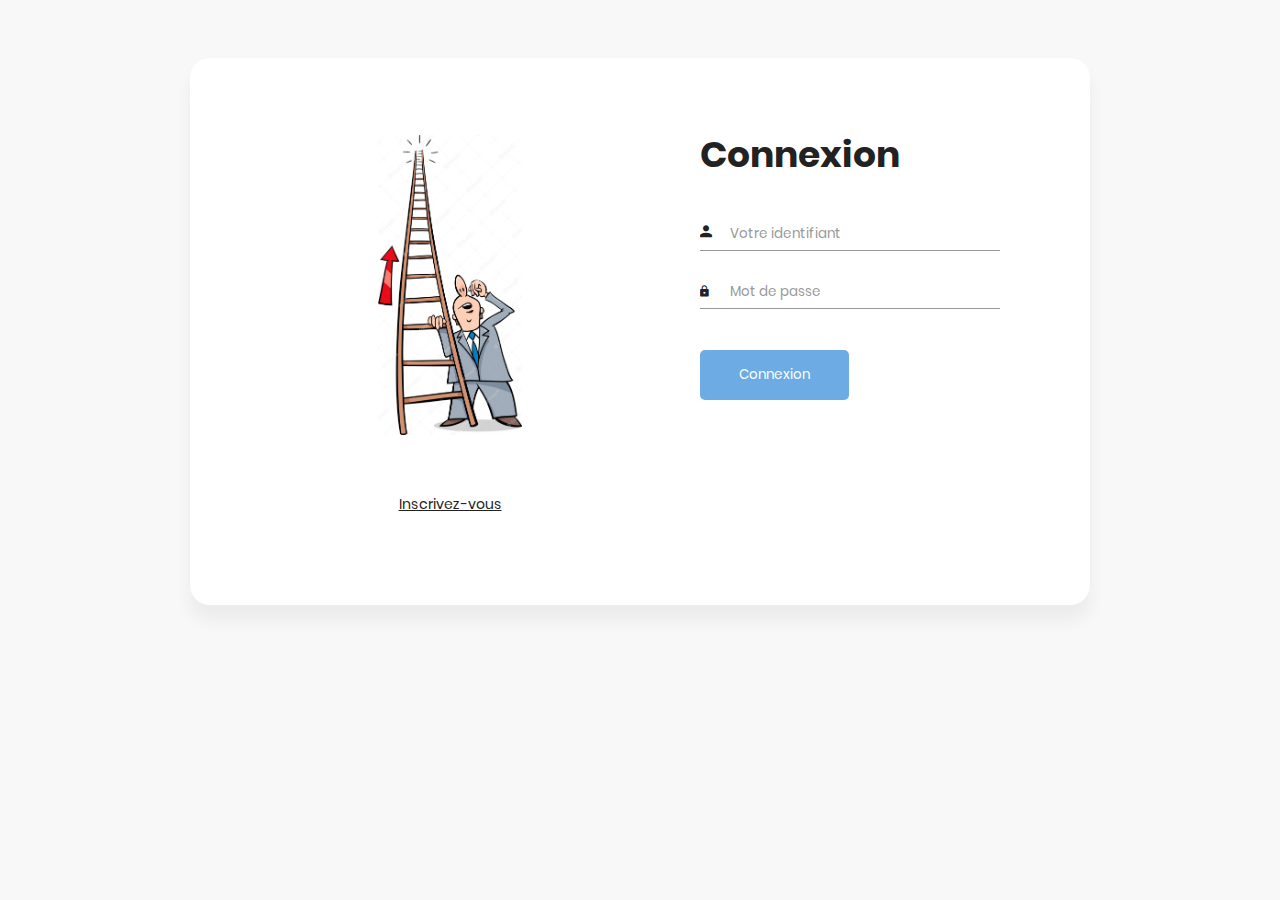
==== commit 9d3accbf: "questionnaire" ====
--- a/index.html
+++ b/index.html
@@ -23,20 +23,20 @@
             <div class="container">
                 <div class="signin-content">
                     <div class="signin-image">
-                        <figure><img src="images/signin-image.jpg" alt="sing up image"></figure>
+                        <figure><img src="echelle.jpg" alt="sing up image"></figure>
                         <a href="sign-in.html" class="signup-image-link">Inscrivez-vous</a>
                     </div>
 
                     <div class="signin-form">
                         <h2 class="form-title">Connexion</h2>
-                        <form method="POST" class="register-form" id="login-form">
+                        <form method="POST" class="register-fvsorm" id="login-form">
                             <div class="form-group">
                                 <label for="your_name"><i class="zmdi zmdi-account material-icons-name"></i></label>
-                                <input type="text" name="your_name" id="your_name" placeholder="Votre identifiant" />
+                                <input type="text" name="your_name" id="name" placeholder="Votre identifiant" />
                             </div>
                             <div class="form-group">
                                 <label for="your_pass"><i class="zmdi zmdi-lock"></i></label>
-                                <input type="password" name="your_pass" id="your_pass" placeholder="Mot de passe" />
+                                <input type="password" name="your_pass" id="pass" placeholder="Mot de passe" />
                             </div>
                             <div class="form-group form-button">
                                 <input type="submit" name="signin" id="signin" class="form-submit" value="Connexion" />
--- a/css/style.css
+++ b/css/style.css
@@ -238,7 +238,7 @@
 
 img {
     max-width: 100%;
-    height: auto;
+    height: 300px;
 }
 
 figure {
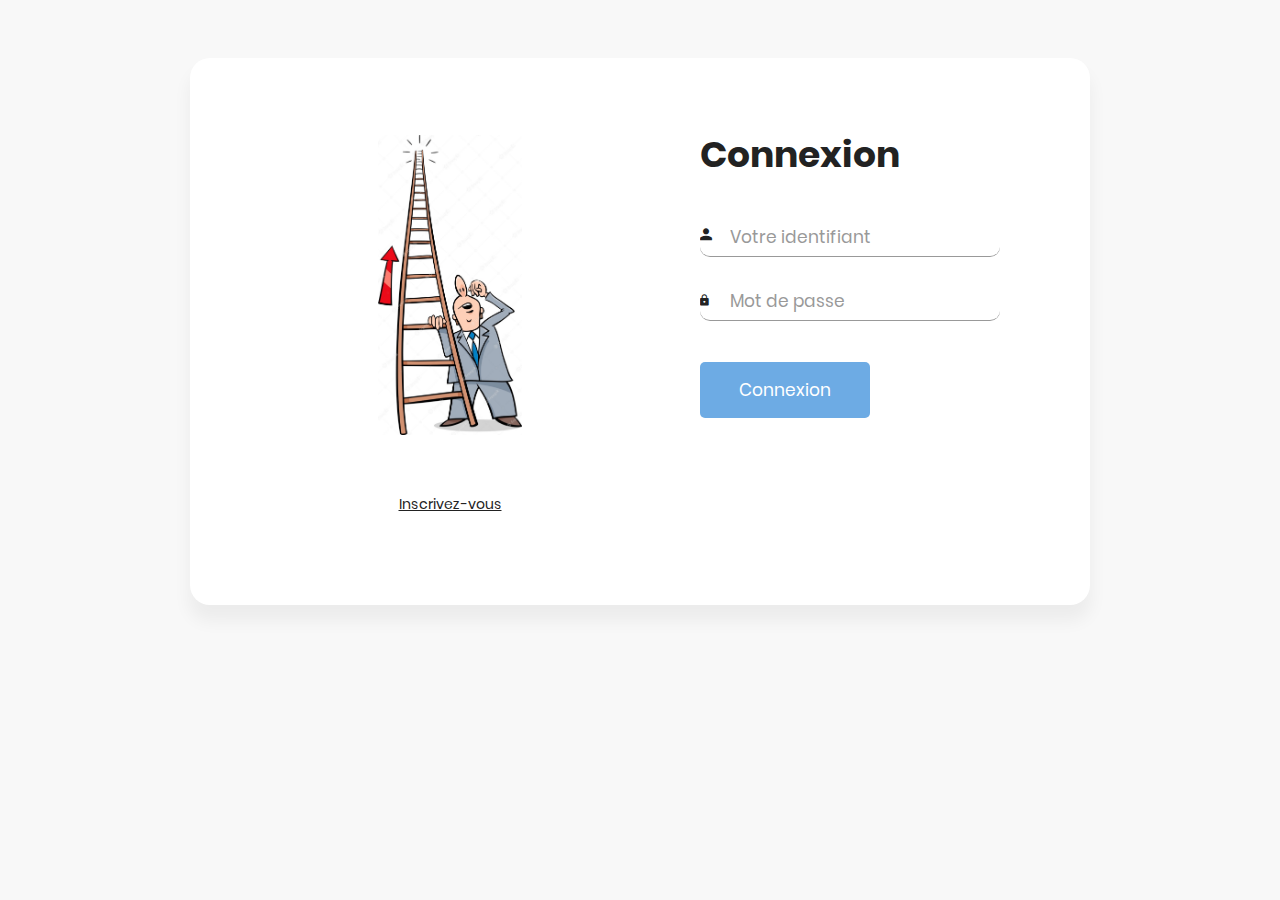
==== commit 00845774: "login and sign in ok" ====
--- a/index.html
+++ b/index.html
@@ -5,7 +5,7 @@
     <meta charset="UTF-8">
     <meta name="viewport" content="width=device-width, initial-scale=1.0">
     <meta http-equiv="X-UA-Compatible" content="ie=edge">
-    <title>Sign Up Form by Colorlib</title>
+    <title>Connexion Echelle Magique</title>
 
     <!-- Font Icon -->
     <link rel="stylesheet" href="fonts/material-icon/css/material-design-iconic-font.min.css">
@@ -29,14 +29,14 @@
 
                     <div class="signin-form">
                         <h2 class="form-title">Connexion</h2>
-                        <form method="POST" class="register-fvsorm" id="login-form">
+                        <form method="POST" class="register-fvsorm" action="login.php" id="login-form">
                             <div class="form-group">
                                 <label for="your_name"><i class="zmdi zmdi-account material-icons-name"></i></label>
-                                <input type="text" name="your_name" id="name" placeholder="Votre identifiant" />
+                                <input type="text" name="name" id="name" placeholder="Votre identifiant" />
                             </div>
                             <div class="form-group">
                                 <label for="your_pass"><i class="zmdi zmdi-lock"></i></label>
-                                <input type="password" name="your_pass" id="pass" placeholder="Mot de passe" />
+                                <input type="password" name="pass" id="pass" placeholder="Mot de passe" />
                             </div>
                             <div class="form-group form-button">
                                 <input type="submit" name="signin" id="signin" class="form-submit" value="Connexion" />
--- a/css/style.css
+++ b/css/style.css
@@ -9,6 +9,116 @@
 .socials {
     display: flex;
     display: -webkit-flex;
+}
+
+body {
+    background: #eee
+}
+
+#regForm {
+    background-color: #ffffff;
+    margin: 0px auto;
+    font-family: Raleway;
+    padding: 40px;
+    border-radius: 10px
+}
+
+#register {
+    color: #6A1B9A
+}
+
+h1 {
+    text-align: center
+}
+
+input {
+    padding: 10px;
+    width: 100%;
+    font-size: 17px;
+    font-family: Raleway;
+    border: 1px solid #aaaaaa;
+    border-radius: 10px;
+    -webkit-appearance: none
+}
+
+.tab input:focus {
+    border: 1px solid #6a1b9a !important;
+    outline: none
+}
+
+input.invalid {
+    border: 1px solid #e03a0666
+}
+
+.tab {
+    display: none
+}
+
+button {
+    background-color: #6A1B9A;
+    color: #ffffff;
+    border: none;
+    border-radius: 50%;
+    padding: 10px 20px;
+    font-size: 17px;
+    font-family: Raleway;
+    cursor: pointer
+}
+
+button:hover {
+    opacity: 0.8
+}
+
+button:focus {
+    outline: none !important
+}
+
+#prevBtn {
+    background-color: #bbbbbb
+}
+
+.all-steps {
+    text-align: center;
+    margin-top: 30px;
+    margin-bottom: 30px;
+    width: 100%;
+    display: inline-flex;
+    justify-content: center
+}
+
+.step {
+    height: 40px;
+    width: 40px;
+    margin: 0 2px;
+    background-color: #bbbbbb;
+    border: none;
+    border-radius: 50%;
+    display: flex;
+    justify-content: center;
+    align-items: center;
+    font-size: 15px;
+    color: #6a1b9a;
+    opacity: 0.5
+}
+
+.step.active {
+    opacity: 1
+}
+
+.step.finish {
+    color: #fff;
+    background: #6a1b9a;
+    opacity: 1
+}
+
+.all-steps {
+    text-align: center;
+    margin-top: 30px;
+    margin-bottom: 30px
+}
+
+.thanks-message {
+    display: none
 }
 
 
